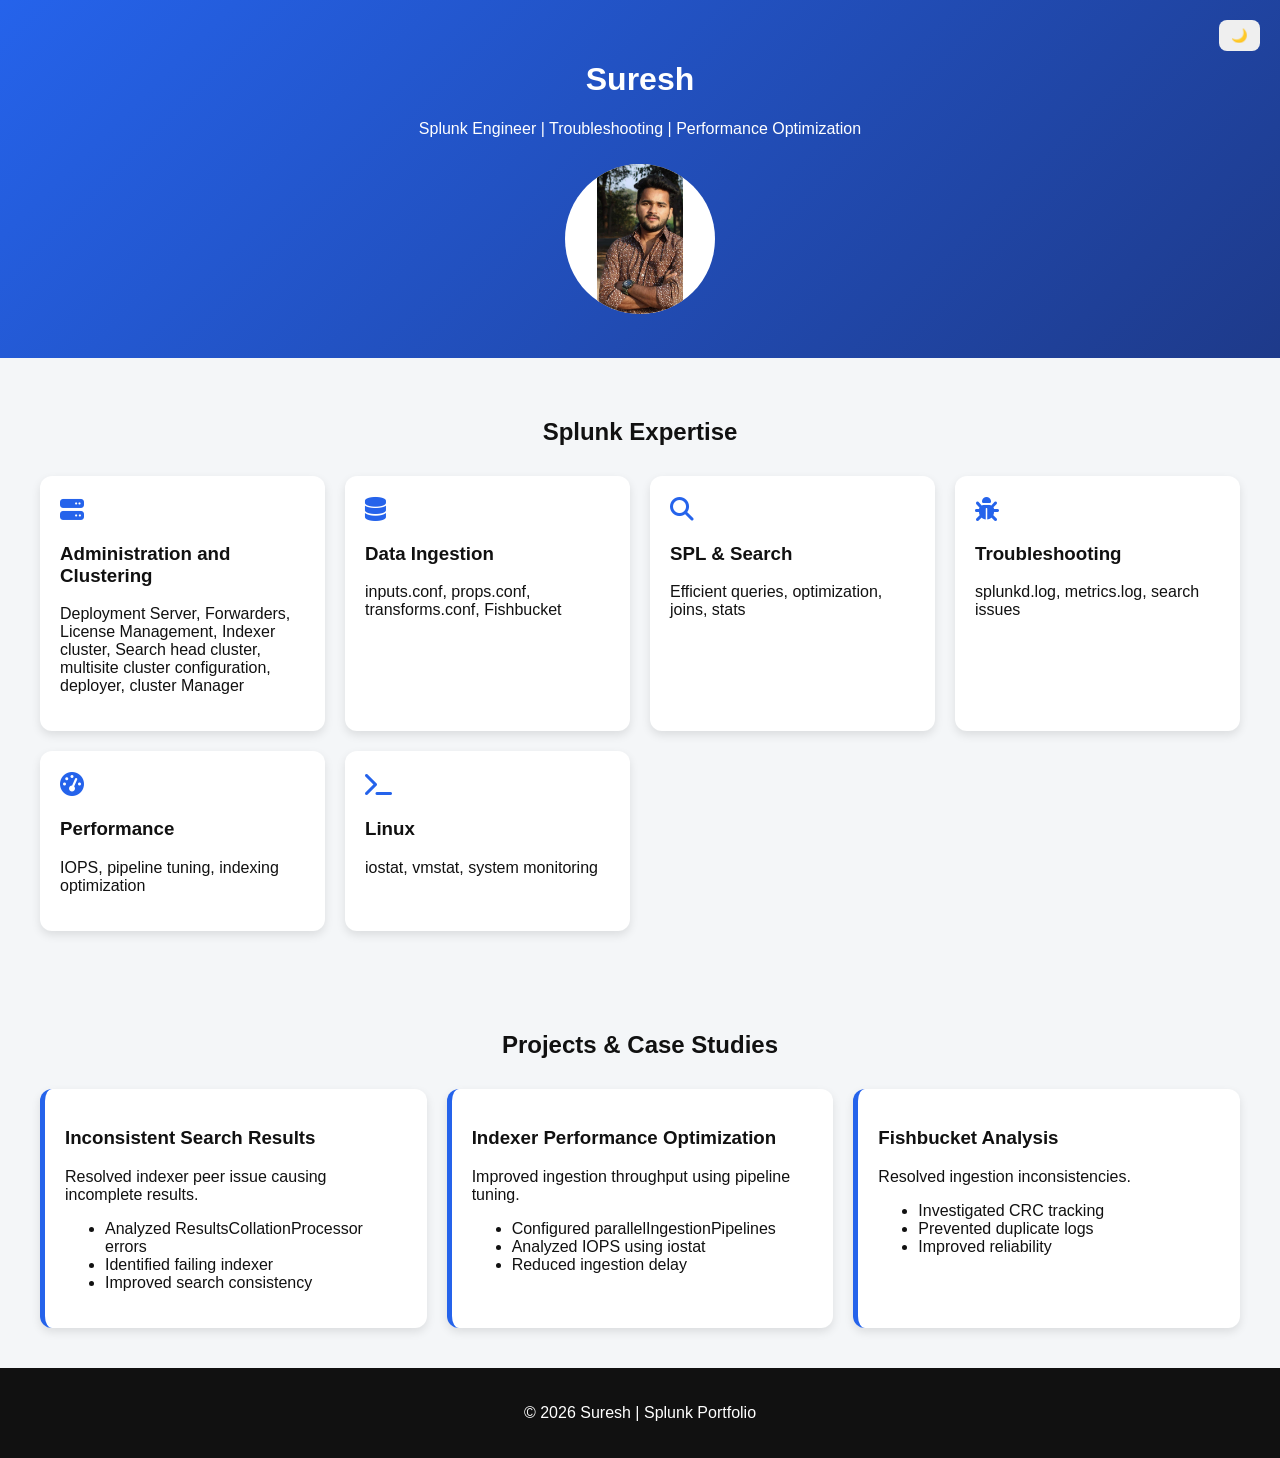
==== index.html @ 11118b79 "Rename portfolio2.html to index.html" ====
<!DOCTYPE html>
<html lang="en">
<head>
<meta charset="UTF-8">
<title>Suresh | Splunk Engineer</title>

<!-- Icons -->
<link rel="stylesheet" href="https://cdnjs.cloudflare.com/ajax/libs/font-awesome/6.5.0/css/all.min.css">

<style>

/* ---------- GLOBAL ---------- */
body {
    font-family: Arial, sans-serif;
    margin: 0;
    transition: 0.3s;
    background: #f4f6f8;
    color: #111;
}

.dark {
    background: #0f172a;
    color: #e5e7eb;
}

h2 {
    text-align: center;
    margin-bottom: 30px;
}

/* ---------- HEADER ---------- */
header {
    text-align: center;
    padding: 40px;
    background: linear-gradient(135deg, #2563eb, #1e3a8a);
    color: white;
}

.profile-pic {
    width: 150px;
    height: 150px;
    border-radius: 50%;
    object-fit: contain;
    background: white;
    margin-top: 10px;
}

/* ---------- BUTTON ---------- */
.toggle-btn {
    position: absolute;
    top: 20px;
    right: 20px;
    padding: 8px 12px;
    cursor: pointer;
    border-radius: 8px;
    border: none;
}

/* ---------- SECTION ---------- */
section {
    padding: 40px;
}

/* ---------- GRID ---------- */
.grid {
    display: grid;
    grid-template-columns: repeat(auto-fit, minmax(280px, 1fr));
    gap: 20px;
}

/* ---------- CARD ---------- */
.card {
    background: white;
    padding: 20px;
    border-radius: 12px;
    transition: 0.3s;
    box-shadow: 0 4px 10px rgba(0,0,0,0.1);
}

.dark .card {
    background: #1e293b;
}

.card:hover {
    transform: translateY(-8px);
    box-shadow: 0 8px 20px rgba(0,0,0,0.2);
}

/* ---------- ICON ---------- */
.icon {
    font-size: 24px;
    color: #2563eb;
    margin-bottom: 10px;
}

/* ---------- ANIMATION ---------- */
.fade-in {
    opacity: 0;
    transform: translateY(20px);
    animation: fadeIn 0.8s forwards;
}

@keyframes fadeIn {
    to {
        opacity: 1;
        transform: translateY(0);
    }
}

/* ---------- PROJECT ---------- */
.project {
    border-left: 5px solid #2563eb;
}

/* ---------- FOOTER ---------- */
footer {
    text-align: center;
    padding: 20px;
    background: #111;
    color: white;
}

</style>
</head>

<body>

<button class="toggle-btn" onclick="toggleMode()">🌙</button>

<header>
    <h1>Suresh</h1>
    <p>Splunk Engineer | Troubleshooting | Performance Optimization</p>
    <img src="profile.jpg" class="profile-pic">
</header>

<!-- 🔹 SKILLS -->
<section>
    <h2>Splunk Expertise</h2>

    <div class="grid">

        <div class="card fade-in">
            <div class="icon"><i class="fas fa-server"></i></div>
            <h3>Administration and Clustering</h3>
            <p>Deployment Server, Forwarders, License Management, Indexer cluster, Search head cluster, multisite cluster configuration, deployer, cluster Manager</p>
        </div>

        <div class="card fade-in">
            <div class="icon"><i class="fas fa-database"></i></div>
            <h3>Data Ingestion</h3>
            <p>inputs.conf, props.conf, transforms.conf, Fishbucket</p>
        </div>

        <div class="card fade-in">
            <div class="icon"><i class="fas fa-search"></i></div>
            <h3>SPL & Search</h3>
            <p>Efficient queries, optimization, joins, stats</p>
        </div>

        <div class="card fade-in">
            <div class="icon"><i class="fas fa-bug"></i></div>
            <h3>Troubleshooting</h3>
            <p>splunkd.log, metrics.log, search issues</p>
        </div>

        <div class="card fade-in">
            <div class="icon"><i class="fas fa-tachometer-alt"></i></div>
            <h3>Performance</h3>
            <p>IOPS, pipeline tuning, indexing optimization</p>
        </div>

        <div class="card fade-in">
            <div class="icon"><i class="fas fa-terminal"></i></div>
            <h3>Linux</h3>
            <p>iostat, vmstat, system monitoring</p>
        </div>

    </div>
</section>

<!-- 🔹 PROJECTS -->
<section>
    <h2>Projects & Case Studies</h2>

    <div class="grid">

        <div class="card project fade-in">
            <h3>Inconsistent Search Results</h3>
            <p>Resolved indexer peer issue causing incomplete results.</p>
            <ul>
                <li>Analyzed ResultsCollationProcessor errors</li>
                <li>Identified failing indexer</li>
                <li>Improved search consistency</li>
            </ul>
        </div>

        <div class="card project fade-in">
            <h3>Indexer Performance Optimization</h3>
            <p>Improved ingestion throughput using pipeline tuning.</p>
            <ul>
                <li>Configured parallelIngestionPipelines</li>
                <li>Analyzed IOPS using iostat</li>
                <li>Reduced ingestion delay</li>
            </ul>
        </div>

        <div class="card project fade-in">
            <h3>Fishbucket Analysis</h3>
            <p>Resolved ingestion inconsistencies.</p>
            <ul>
                <li>Investigated CRC tracking</li>
                <li>Prevented duplicate logs</li>
                <li>Improved reliability</li>
            </ul>
        </div>

    </div>
</section>

<footer>
    <p>© 2026 Suresh | Splunk Portfolio</p>
</footer>

<script>
function toggleMode() {
    document.body.classList.toggle("dark");
}
</script>

</body>
</html>
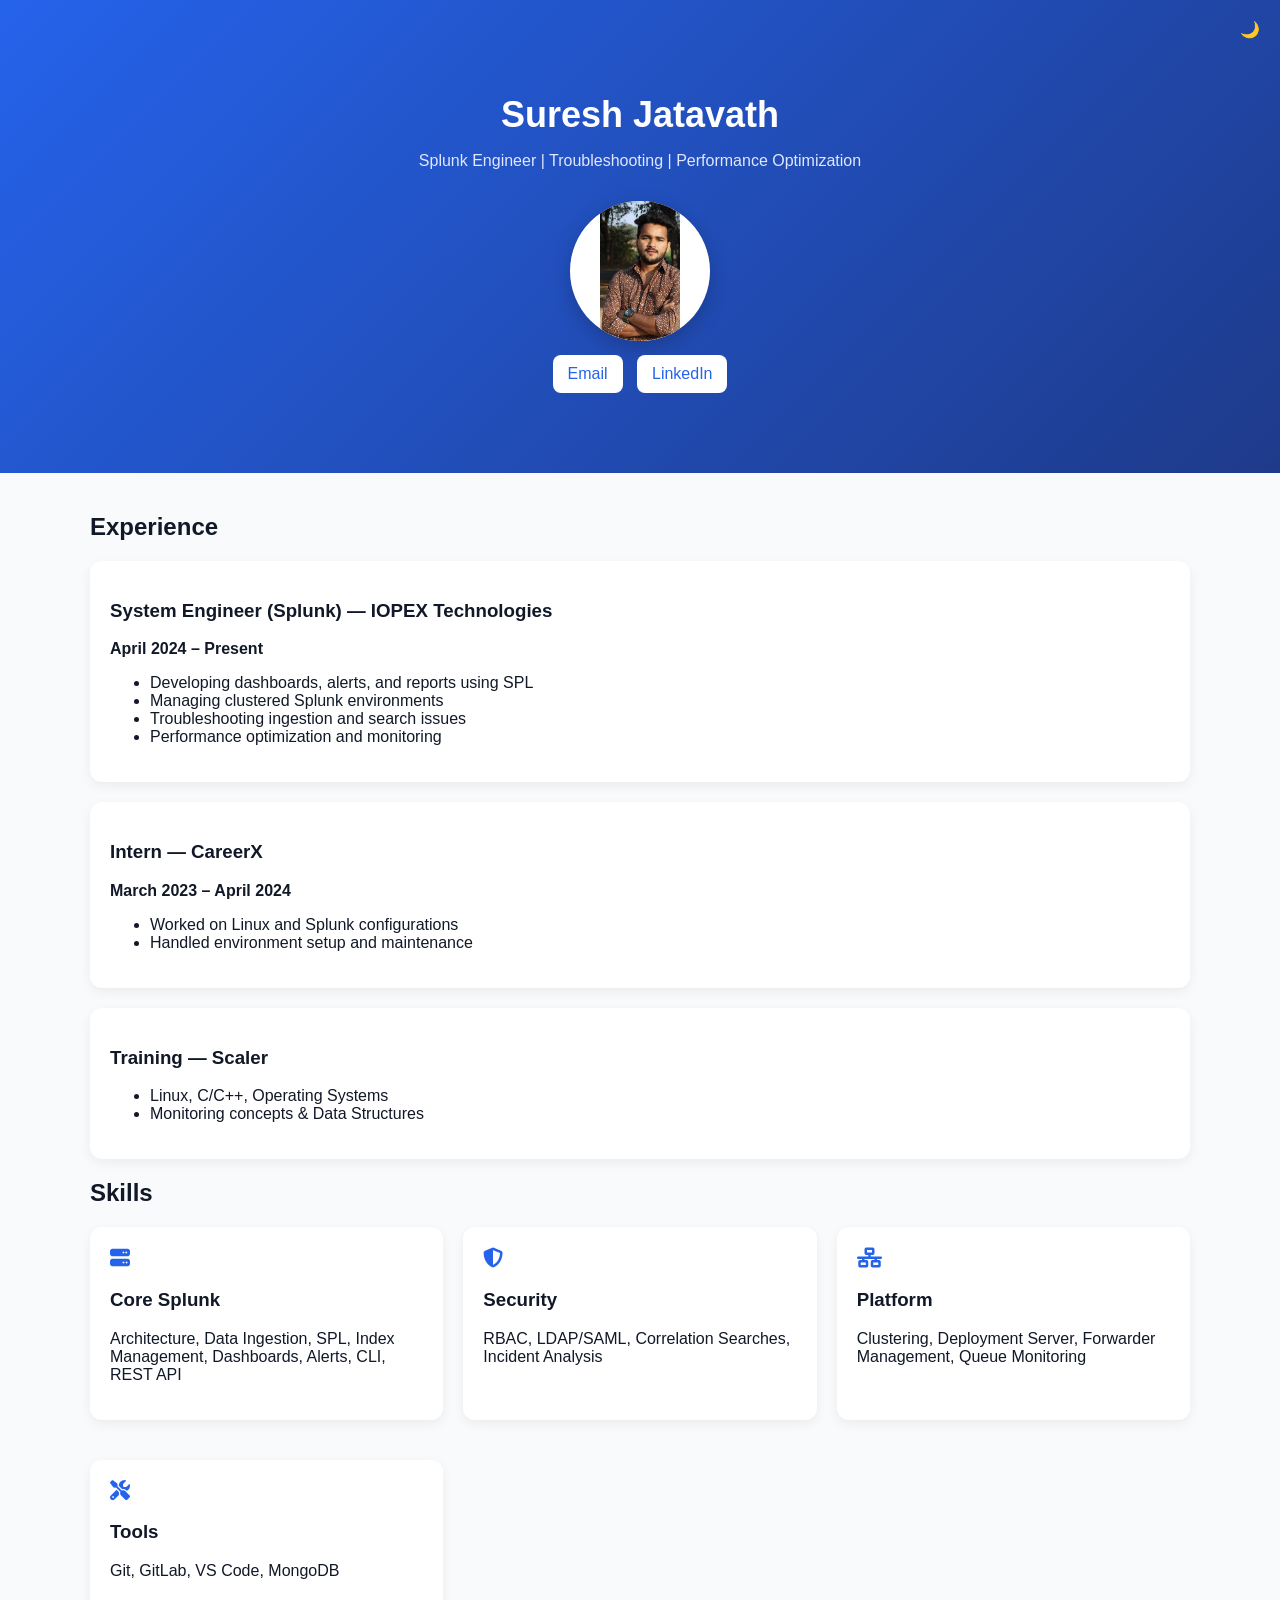
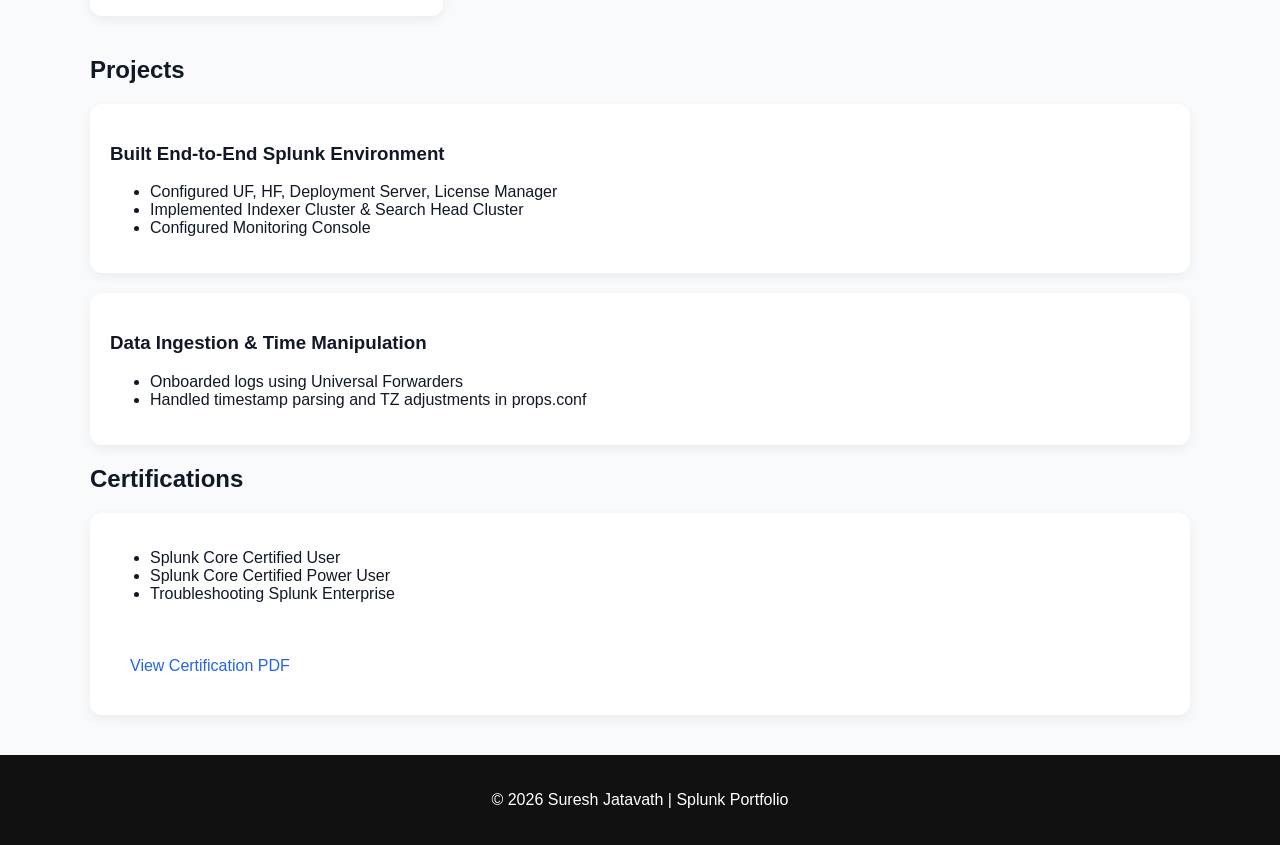
==== commit 232c7437: "Create index.html" ====
--- a/index.html
+++ b/index.html
@@ -1,231 +1,290 @@
-<!DOCTYPE html>
-<html lang="en">
-<head>
-<meta charset="UTF-8">
-<title>Suresh | Splunk Engineer</title>
-
-<!-- Icons -->
-<link rel="stylesheet" href="https://cdnjs.cloudflare.com/ajax/libs/font-awesome/6.5.0/css/all.min.css">
-
-<style>
-
-/* ---------- GLOBAL ---------- */
-body {
-    font-family: Arial, sans-serif;
-    margin: 0;
-    transition: 0.3s;
-    background: #f4f6f8;
-    color: #111;
-}
-
-.dark {
-    background: #0f172a;
-    color: #e5e7eb;
-}
-
-h2 {
-    text-align: center;
-    margin-bottom: 30px;
-}
-
-/* ---------- HEADER ---------- */
-header {
-    text-align: center;
-    padding: 40px;
-    background: linear-gradient(135deg, #2563eb, #1e3a8a);
-    color: white;
-}
-
-.profile-pic {
-    width: 150px;
-    height: 150px;
-    border-radius: 50%;
-    object-fit: contain;
-    background: white;
-    margin-top: 10px;
-}
-
-/* ---------- BUTTON ---------- */
-.toggle-btn {
-    position: absolute;
-    top: 20px;
-    right: 20px;
-    padding: 8px 12px;
-    cursor: pointer;
-    border-radius: 8px;
-    border: none;
-}
-
-/* ---------- SECTION ---------- */
-section {
-    padding: 40px;
-}
-
-/* ---------- GRID ---------- */
-.grid {
-    display: grid;
-    grid-template-columns: repeat(auto-fit, minmax(280px, 1fr));
-    gap: 20px;
-}
-
-/* ---------- CARD ---------- */
-.card {
-    background: white;
-    padding: 20px;
-    border-radius: 12px;
-    transition: 0.3s;
-    box-shadow: 0 4px 10px rgba(0,0,0,0.1);
-}
-
-.dark .card {
-    background: #1e293b;
-}
-
-.card:hover {
-    transform: translateY(-8px);
-    box-shadow: 0 8px 20px rgba(0,0,0,0.2);
-}
-
-/* ---------- ICON ---------- */
-.icon {
-    font-size: 24px;
-    color: #2563eb;
-    margin-bottom: 10px;
-}
-
-/* ---------- ANIMATION ---------- */
-.fade-in {
-    opacity: 0;
-    transform: translateY(20px);
-    animation: fadeIn 0.8s forwards;
-}
-
-@keyframes fadeIn {
-    to {
-        opacity: 1;
-        transform: translateY(0);
-    }
-}
-
-/* ---------- PROJECT ---------- */
-.project {
-    border-left: 5px solid #2563eb;
-}
-
-/* ---------- FOOTER ---------- */
-footer {
-    text-align: center;
-    padding: 20px;
-    background: #111;
-    color: white;
-}
-
-</style>
-</head>
-
-<body>
-
-<button class="toggle-btn" onclick="toggleMode()">🌙</button>
-
-<header>
-    <h1>Suresh</h1>
-    <p>Splunk Engineer | Troubleshooting | Performance Optimization</p>
-    <img src="profile.jpg" class="profile-pic">
-</header>
-
-<!-- 🔹 SKILLS -->
-<section>
-    <h2>Splunk Expertise</h2>
-
-    <div class="grid">
-
-        <div class="card fade-in">
-            <div class="icon"><i class="fas fa-server"></i></div>
-            <h3>Administration and Clustering</h3>
-            <p>Deployment Server, Forwarders, License Management, Indexer cluster, Search head cluster, multisite cluster configuration, deployer, cluster Manager</p>
-        </div>
-
-        <div class="card fade-in">
-            <div class="icon"><i class="fas fa-database"></i></div>
-            <h3>Data Ingestion</h3>
-            <p>inputs.conf, props.conf, transforms.conf, Fishbucket</p>
-        </div>
-
-        <div class="card fade-in">
-            <div class="icon"><i class="fas fa-search"></i></div>
-            <h3>SPL & Search</h3>
-            <p>Efficient queries, optimization, joins, stats</p>
-        </div>
-
-        <div class="card fade-in">
-            <div class="icon"><i class="fas fa-bug"></i></div>
-            <h3>Troubleshooting</h3>
-            <p>splunkd.log, metrics.log, search issues</p>
-        </div>
-
-        <div class="card fade-in">
-            <div class="icon"><i class="fas fa-tachometer-alt"></i></div>
-            <h3>Performance</h3>
-            <p>IOPS, pipeline tuning, indexing optimization</p>
-        </div>
-
-        <div class="card fade-in">
-            <div class="icon"><i class="fas fa-terminal"></i></div>
-            <h3>Linux</h3>
-            <p>iostat, vmstat, system monitoring</p>
-        </div>
-
-    </div>
-</section>
-
-<!-- 🔹 PROJECTS -->
-<section>
-    <h2>Projects & Case Studies</h2>
-
-    <div class="grid">
-
-        <div class="card project fade-in">
-            <h3>Inconsistent Search Results</h3>
-            <p>Resolved indexer peer issue causing incomplete results.</p>
-            <ul>
-                <li>Analyzed ResultsCollationProcessor errors</li>
-                <li>Identified failing indexer</li>
-                <li>Improved search consistency</li>
-            </ul>
-        </div>
-
-        <div class="card project fade-in">
-            <h3>Indexer Performance Optimization</h3>
-            <p>Improved ingestion throughput using pipeline tuning.</p>
-            <ul>
-                <li>Configured parallelIngestionPipelines</li>
-                <li>Analyzed IOPS using iostat</li>
-                <li>Reduced ingestion delay</li>
-            </ul>
-        </div>
-
-        <div class="card project fade-in">
-            <h3>Fishbucket Analysis</h3>
-            <p>Resolved ingestion inconsistencies.</p>
-            <ul>
-                <li>Investigated CRC tracking</li>
-                <li>Prevented duplicate logs</li>
-                <li>Improved reliability</li>
-            </ul>
-        </div>
-
-    </div>
-</section>
-
-<footer>
-    <p>© 2026 Suresh | Splunk Portfolio</p>
-</footer>
-
-<script>
-function toggleMode() {
-    document.body.classList.toggle("dark");
-}
-</script>
-
-</body>
-</html>
+<!DOCTYPE html>
+<html lang="en">
+<head>
+<meta charset="UTF-8">
+<meta name="viewport" content="width=device-width, initial-scale=1.0">
+<title>Suresh Jatavath | Splunk Engineer</title>
+
+<link rel="stylesheet" href="https://cdnjs.cloudflare.com/ajax/libs/font-awesome/6.5.0/css/all.min.css">
+
+<style>
+
+/* ---------- GLOBAL ---------- */
+body {
+    margin: 0;
+    font-family: 'Segoe UI', sans-serif;
+    background: #f8fafc;
+    color: #111827;
+    transition: 0.3s;
+}
+
+.dark {
+    background: #0f172a;
+    color: #e5e7eb;
+}
+
+.container {
+    max-width: 1100px;
+    margin: auto;
+    padding: 20px;
+}
+
+/* ---------- HEADER ---------- */
+header {
+    text-align: center;
+    padding: 60px 20px;
+}
+
+header h1 {
+    font-size: 36px;
+    margin-bottom: 10px;
+}
+
+header p {
+    color: #6b7280;
+}
+
+.profile-pic {
+    width: 140px;
+    height: 140px;
+    border-radius: 50%;
+    object-fit: contain;
+    background: white;
+    margin-top: 0px;
+}
+
+/* ---------- BUTTON ---------- */
+.btn {
+    display: inline-block;
+    margin: 10px 5px;
+    padding: 10px 15px;
+    border-radius: 8px;
+    text-decoration: none;
+    color: white;
+    background: #2563eb;
+}
+
+.toggle {
+    position: fixed;
+    top: 20px;
+    right: 20px;
+    cursor: pointer;
+}
+
+/* ---------- CARD ---------- */
+.card {
+    background: white;
+    padding: 20px;
+    border-radius: 12px;
+    margin-bottom: 20px;
+    box-shadow: 0 4px 12px rgba(0,0,0,0.06);
+    transition: 0.3s;
+}
+
+.dark .card {
+    background: #1e293b;
+}
+
+.card:hover {
+    transform: translateY(-5px);
+}
+
+/* ---------- GRID ---------- */
+.grid {
+    display: grid;
+    grid-template-columns: repeat(auto-fit, minmax(280px, 1fr));
+    gap: 20px;
+}
+
+/* ---------- ICON ---------- */
+.icon {
+    font-size: 20px;
+    color: #2563eb;
+    margin-bottom: 10px;
+}
+
+/* ---------- FOOTER ---------- */
+footer {
+    text-align: center;
+    padding: 20px;
+    background: #111;
+    color: white;
+}
+
+/* ---------- HERO SECTION ---------- */
+.hero {
+    text-align: center;
+    padding: 70px 20px;
+    background: linear-gradient(135deg, #2563eb, #1e3a8a);
+    color: white;
+}
+
+.hero h1 {
+    font-size: 36px;
+    margin-bottom: 10px;
+}
+
+.hero p {
+    color: #e0e7ff;
+}
+
+/* Profile image styling (better contrast on blue) */
+.profile-pic {
+    width: 140px;
+    height: 140px;
+    border-radius: 50%;
+    object-fit: contain;
+    background: white;
+    padding: 0px;
+    margin-top: 15px;
+    border: 0px solid white;
+}
+
+/* Buttons look better on blue */
+.btn {
+    display: inline-block;
+    margin: 10px 5px;
+    padding: 10px 15px;
+    border-radius: 8px;
+    text-decoration: none;
+    color: #2563eb;
+    background: white;
+    font-weight: 500;
+}
+.profile-pic {
+    box-shadow: 0 6px 20px rgba(0,0,0,0.2);
+}
+</style>
+</head>
+
+<body>
+
+<div class="toggle" onclick="toggleMode()">🌙</div>
+
+<header class="hero">
+    <h1>Suresh Jatavath</h1>
+    <p>Splunk Engineer | Troubleshooting | Performance Optimization</p>
+
+    <img src="profile.jpg" class="profile-pic">
+
+    <div>
+        <a href="mailto:sureshjatavath63@gmail.com" class="btn">Email</a>
+        <a href="https://www.linkedin.com/in/suresh-jatavath-aa7761255/" target="_blank" class="btn">LinkedIn</a>
+    </div>
+</header>
+
+<div class="container">
+
+<!-- EXPERIENCE -->
+<h2>Experience</h2>
+
+<div class="card">
+    <h3>System Engineer (Splunk) — IOPEX Technologies</h3>
+    <p><strong>April 2024 – Present</strong></p>
+    <ul>
+        <li>Developing dashboards, alerts, and reports using SPL</li>
+        <li>Managing clustered Splunk environments</li>
+        <li>Troubleshooting ingestion and search issues</li>
+        <li>Performance optimization and monitoring</li>
+    </ul>
+</div>
+
+<div class="card">
+    <h3>Intern — CareerX</h3>
+    <p><strong>March 2023 – April 2024</strong></p>
+    <ul>
+        <li>Worked on Linux and Splunk configurations</li>
+        <li>Handled environment setup and maintenance</li>
+    </ul>
+</div>
+
+<div class="card">
+    <h3>Training — Scaler</h3>
+    <ul>
+        <li>Linux, C/C++, Operating Systems</li>
+        <li>Monitoring concepts & Data Structures</li>
+    </ul>
+</div>
+
+<!-- SKILLS -->
+<h2>Skills</h2>
+
+<div class="grid">
+
+<div class="card">
+<div class="icon"><i class="fas fa-server"></i></div>
+<h3>Core Splunk</h3>
+<p>Architecture, Data Ingestion, SPL, Index Management, Dashboards, Alerts, CLI, REST API</p>
+</div>
+
+<div class="card">
+<div class="icon"><i class="fas fa-shield-alt"></i></div>
+<h3>Security</h3>
+<p>RBAC, LDAP/SAML, Correlation Searches, Incident Analysis</p>
+</div>
+
+<div class="card">
+<div class="icon"><i class="fas fa-network-wired"></i></div>
+<h3>Platform</h3>
+<p>Clustering, Deployment Server, Forwarder Management, Queue Monitoring</p>
+</div>
+
+<div class="card">
+<div class="icon"><i class="fas fa-tools"></i></div>
+<h3>Tools</h3>
+<p>Git, GitLab, VS Code, MongoDB</p>
+</div>
+
+</div>
+
+<!-- PROJECTS -->
+<h2>Projects</h2>
+
+<div class="card">
+<h3>Built End-to-End Splunk Environment</h3>
+<ul>
+<li>Configured UF, HF, Deployment Server, License Manager</li>
+<li>Implemented Indexer Cluster & Search Head Cluster</li>
+<li>Configured Monitoring Console</li>
+</ul>
+</div>
+
+<div class="card">
+<h3>Data Ingestion & Time Manipulation</h3>
+<ul>
+<li>Onboarded logs using Universal Forwarders</li>
+<li>Handled timestamp parsing and TZ adjustments in props.conf</li>
+</ul>
+</div>
+
+<!-- CERTIFICATIONS -->
+<h2>Certifications</h2>
+
+<div class="card">
+<ul>
+<li>Splunk Core Certified User</li>
+<li>Splunk Core Certified Power User</li>
+<li>Troubleshooting Splunk Enterprise</li>
+</ul>
+
+<br>
+<a href="SplunkCoreCertifiedPowerUser_Badge20260331-31-r1w78k.pdf" class="btn" target="_blank">
+    View Certification PDF
+</a>
+
+</div>
+
+</div>
+
+<footer>
+<p>© 2026 Suresh Jatavath | Splunk Portfolio</p>
+</footer>
+
+<script>
+function toggleMode() {
+    document.body.classList.toggle("dark");
+}
+</script>
+
+</body>
+</html>
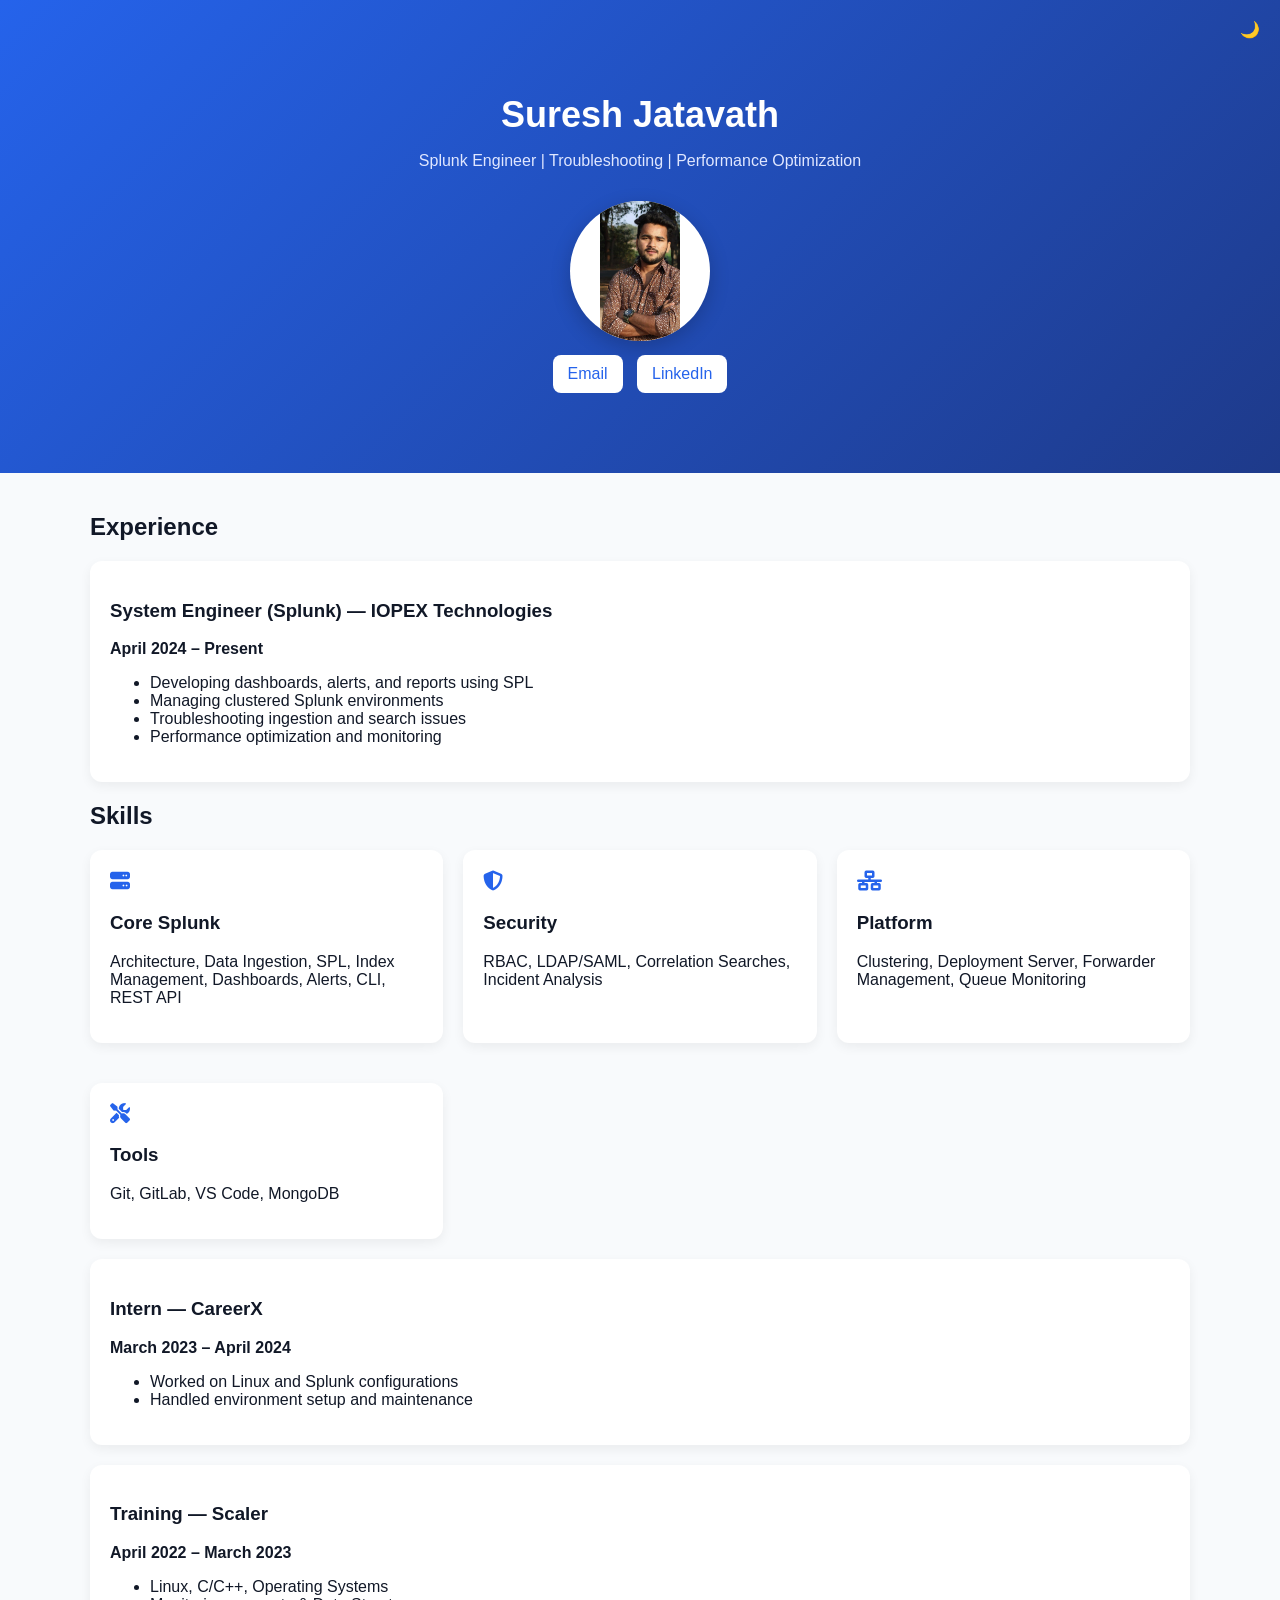
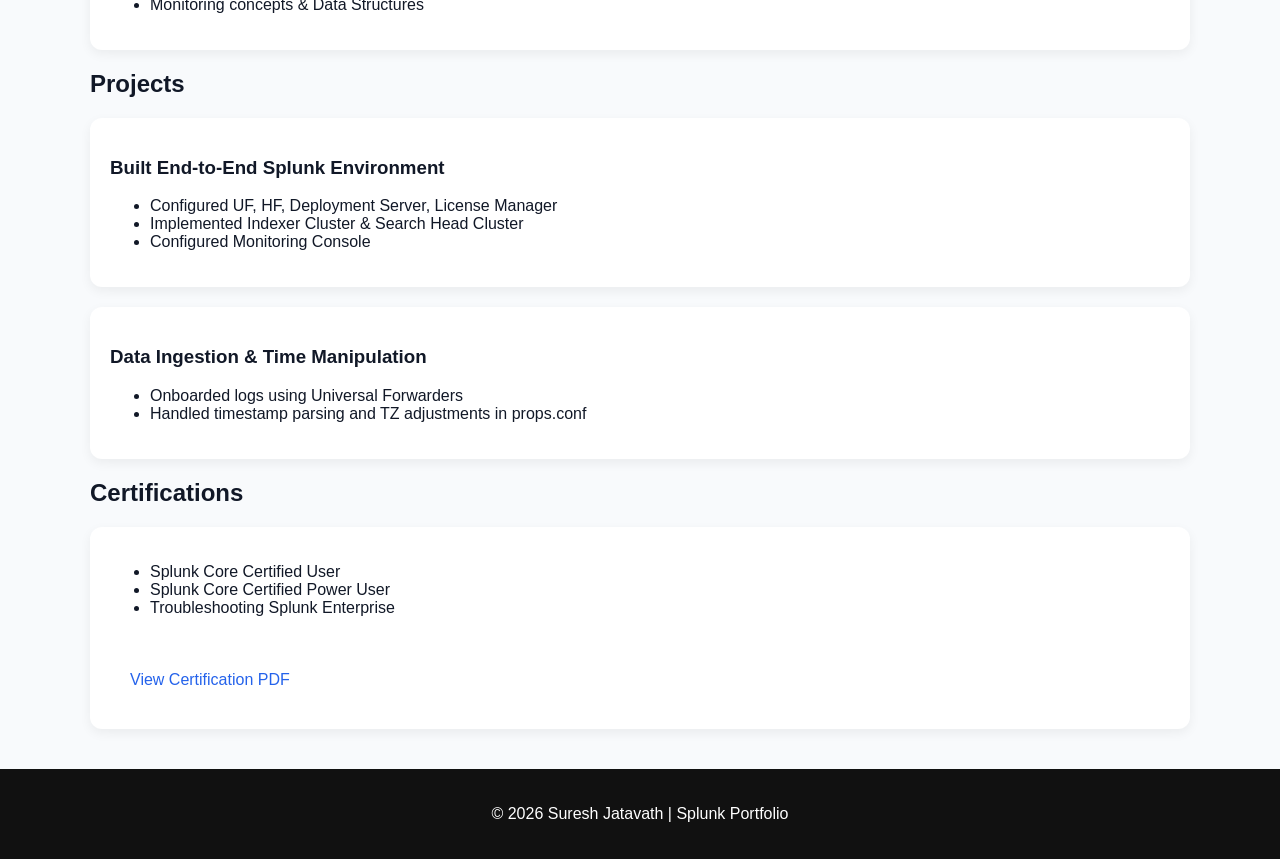
==== commit dac4de48: "Update index.html" ====
--- a/index.html
+++ b/index.html
@@ -188,6 +188,36 @@
         <li>Performance optimization and monitoring</li>
     </ul>
 </div>
+<!-- SKILLS -->
+<h2>Skills</h2>
+
+<div class="grid">
+
+<div class="card">
+<div class="icon"><i class="fas fa-server"></i></div>
+<h3>Core Splunk</h3>
+<p>Architecture, Data Ingestion, SPL, Index Management, Dashboards, Alerts, CLI, REST API</p>
+</div>
+
+<div class="card">
+<div class="icon"><i class="fas fa-shield-alt"></i></div>
+<h3>Security</h3>
+<p>RBAC, LDAP/SAML, Correlation Searches, Incident Analysis</p>
+</div>
+
+<div class="card">
+<div class="icon"><i class="fas fa-network-wired"></i></div>
+<h3>Platform</h3>
+<p>Clustering, Deployment Server, Forwarder Management, Queue Monitoring</p>
+</div>
+
+<div class="card">
+<div class="icon"><i class="fas fa-tools"></i></div>
+<h3>Tools</h3>
+<p>Git, GitLab, VS Code, MongoDB</p>
+</div>
+
+</div>
 
 <div class="card">
     <h3>Intern — CareerX</h3>
@@ -200,42 +230,13 @@
 
 <div class="card">
     <h3>Training — Scaler</h3>
+    <p><strong>April 2022 – March 2023</strong></p>
     <ul>
         <li>Linux, C/C++, Operating Systems</li>
         <li>Monitoring concepts & Data Structures</li>
     </ul>
 </div>
 
-<!-- SKILLS -->
-<h2>Skills</h2>
-
-<div class="grid">
-
-<div class="card">
-<div class="icon"><i class="fas fa-server"></i></div>
-<h3>Core Splunk</h3>
-<p>Architecture, Data Ingestion, SPL, Index Management, Dashboards, Alerts, CLI, REST API</p>
-</div>
-
-<div class="card">
-<div class="icon"><i class="fas fa-shield-alt"></i></div>
-<h3>Security</h3>
-<p>RBAC, LDAP/SAML, Correlation Searches, Incident Analysis</p>
-</div>
-
-<div class="card">
-<div class="icon"><i class="fas fa-network-wired"></i></div>
-<h3>Platform</h3>
-<p>Clustering, Deployment Server, Forwarder Management, Queue Monitoring</p>
-</div>
-
-<div class="card">
-<div class="icon"><i class="fas fa-tools"></i></div>
-<h3>Tools</h3>
-<p>Git, GitLab, VS Code, MongoDB</p>
-</div>
-
-</div>
 
 <!-- PROJECTS -->
 <h2>Projects</h2>
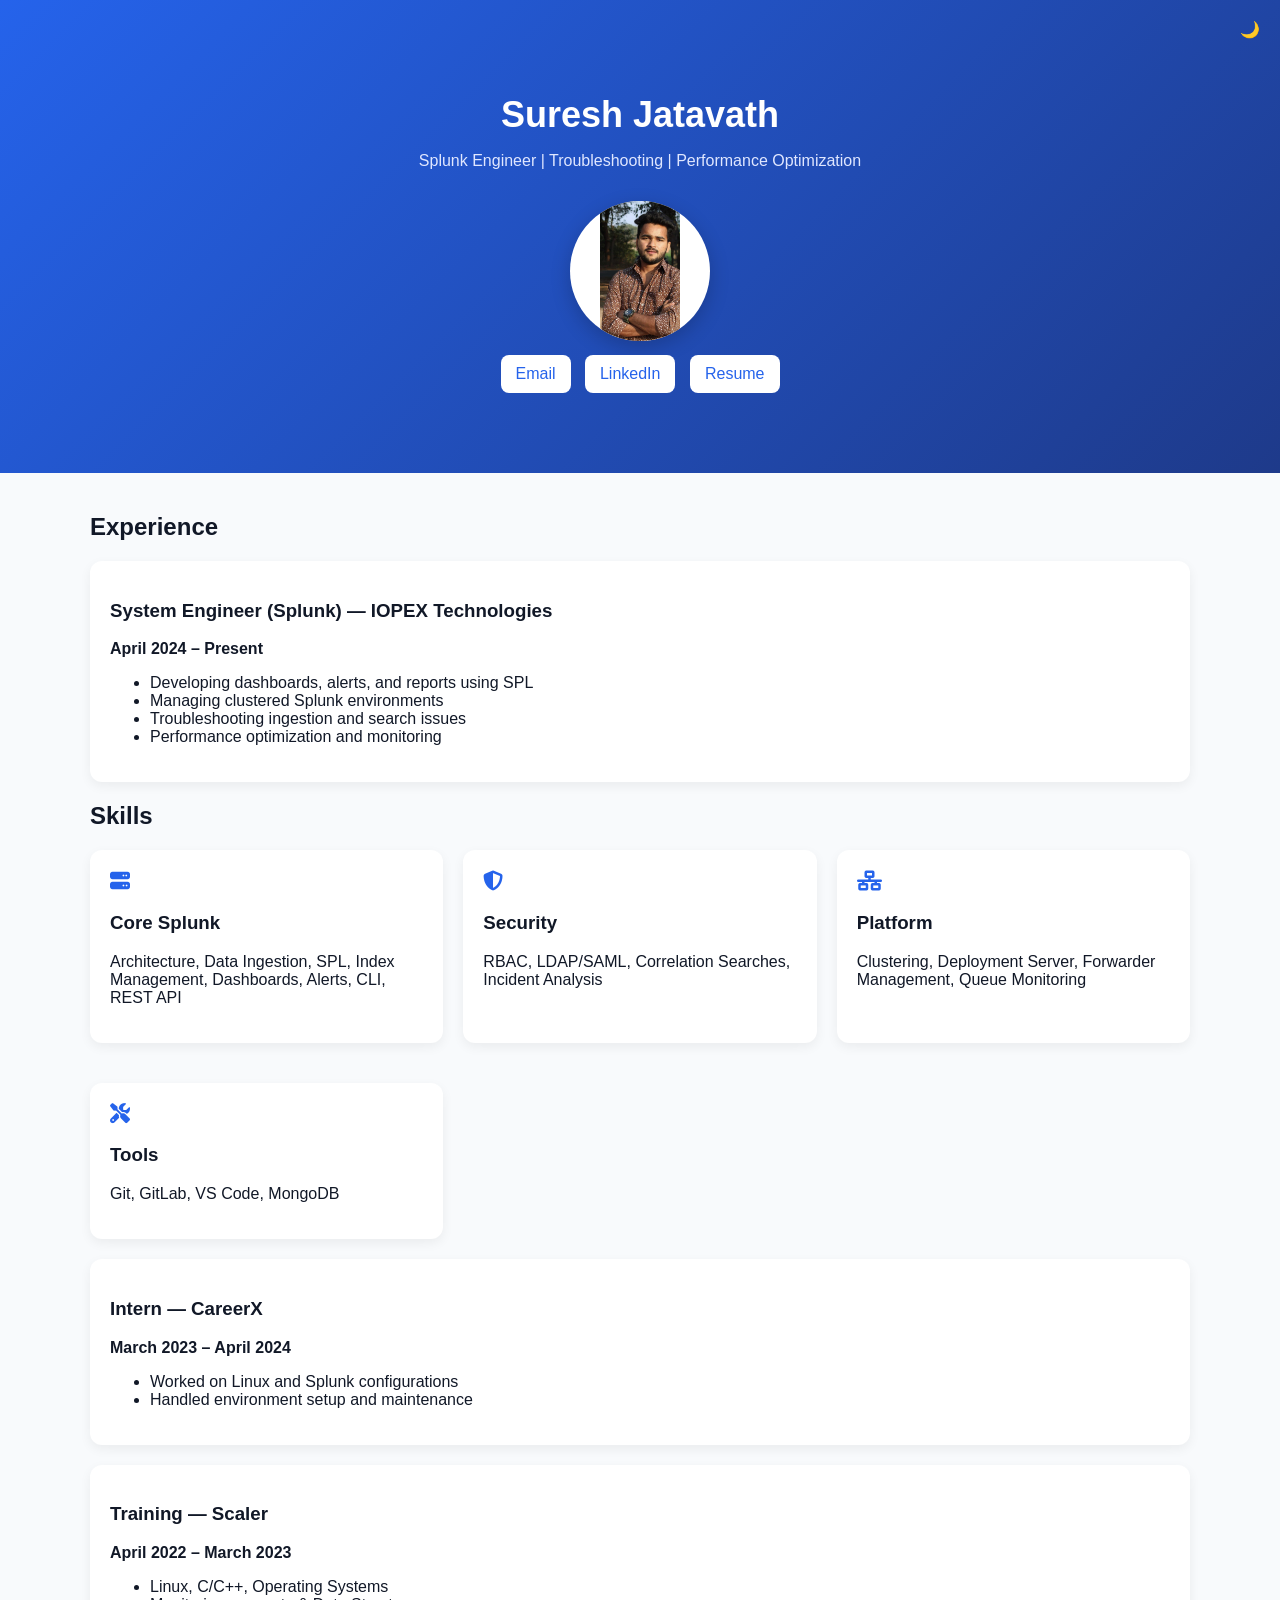
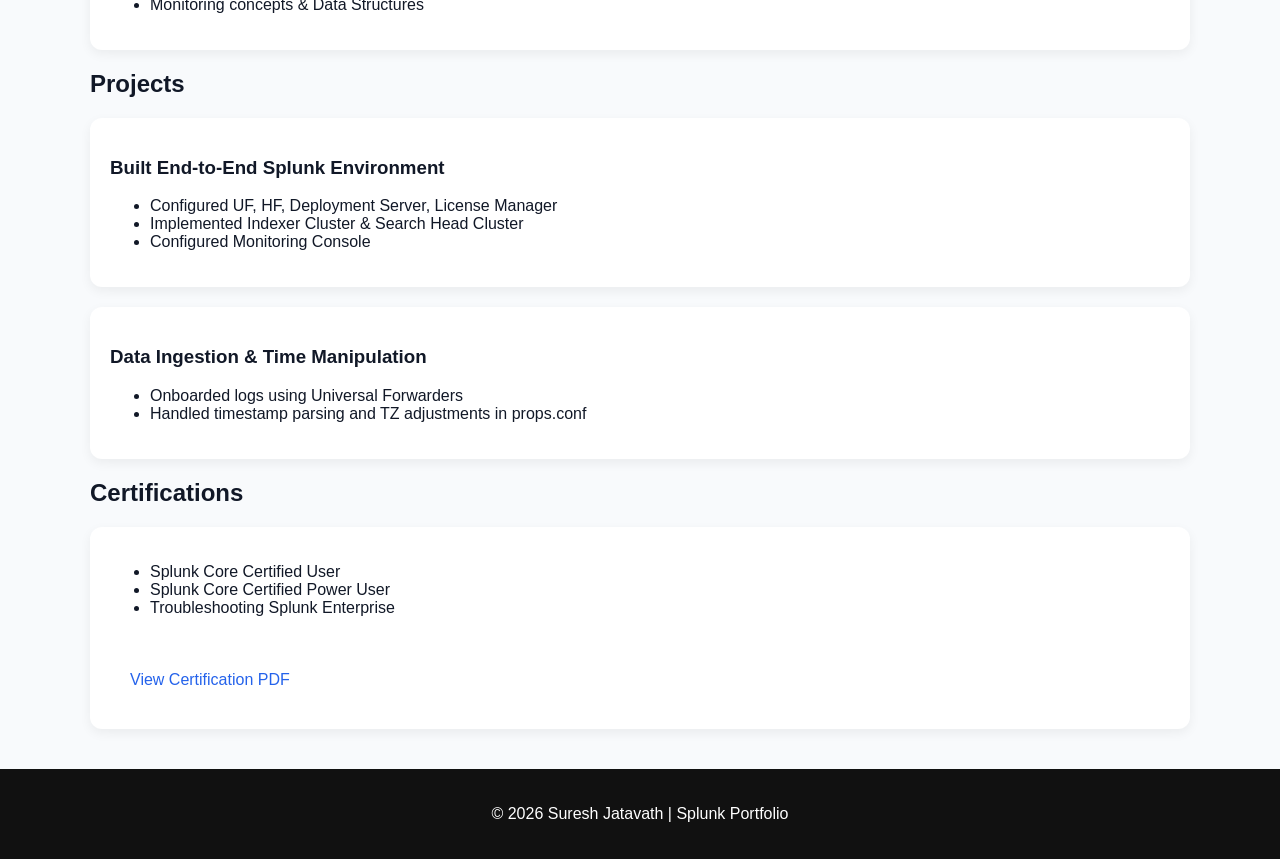
==== commit a0b08983: "Update index.html" ====
--- a/index.html
+++ b/index.html
@@ -170,6 +170,7 @@
     <div>
         <a href="mailto:sureshjatavath63@gmail.com" class="btn">Email</a>
         <a href="https://www.linkedin.com/in/suresh-jatavath-aa7761255/" target="_blank" class="btn">LinkedIn</a>
+        <a href="Suresh_Jatavath_Resume.pdf" class="btn" target="_blank" class="btn">Resume</a>
     </div>
 </header>
 
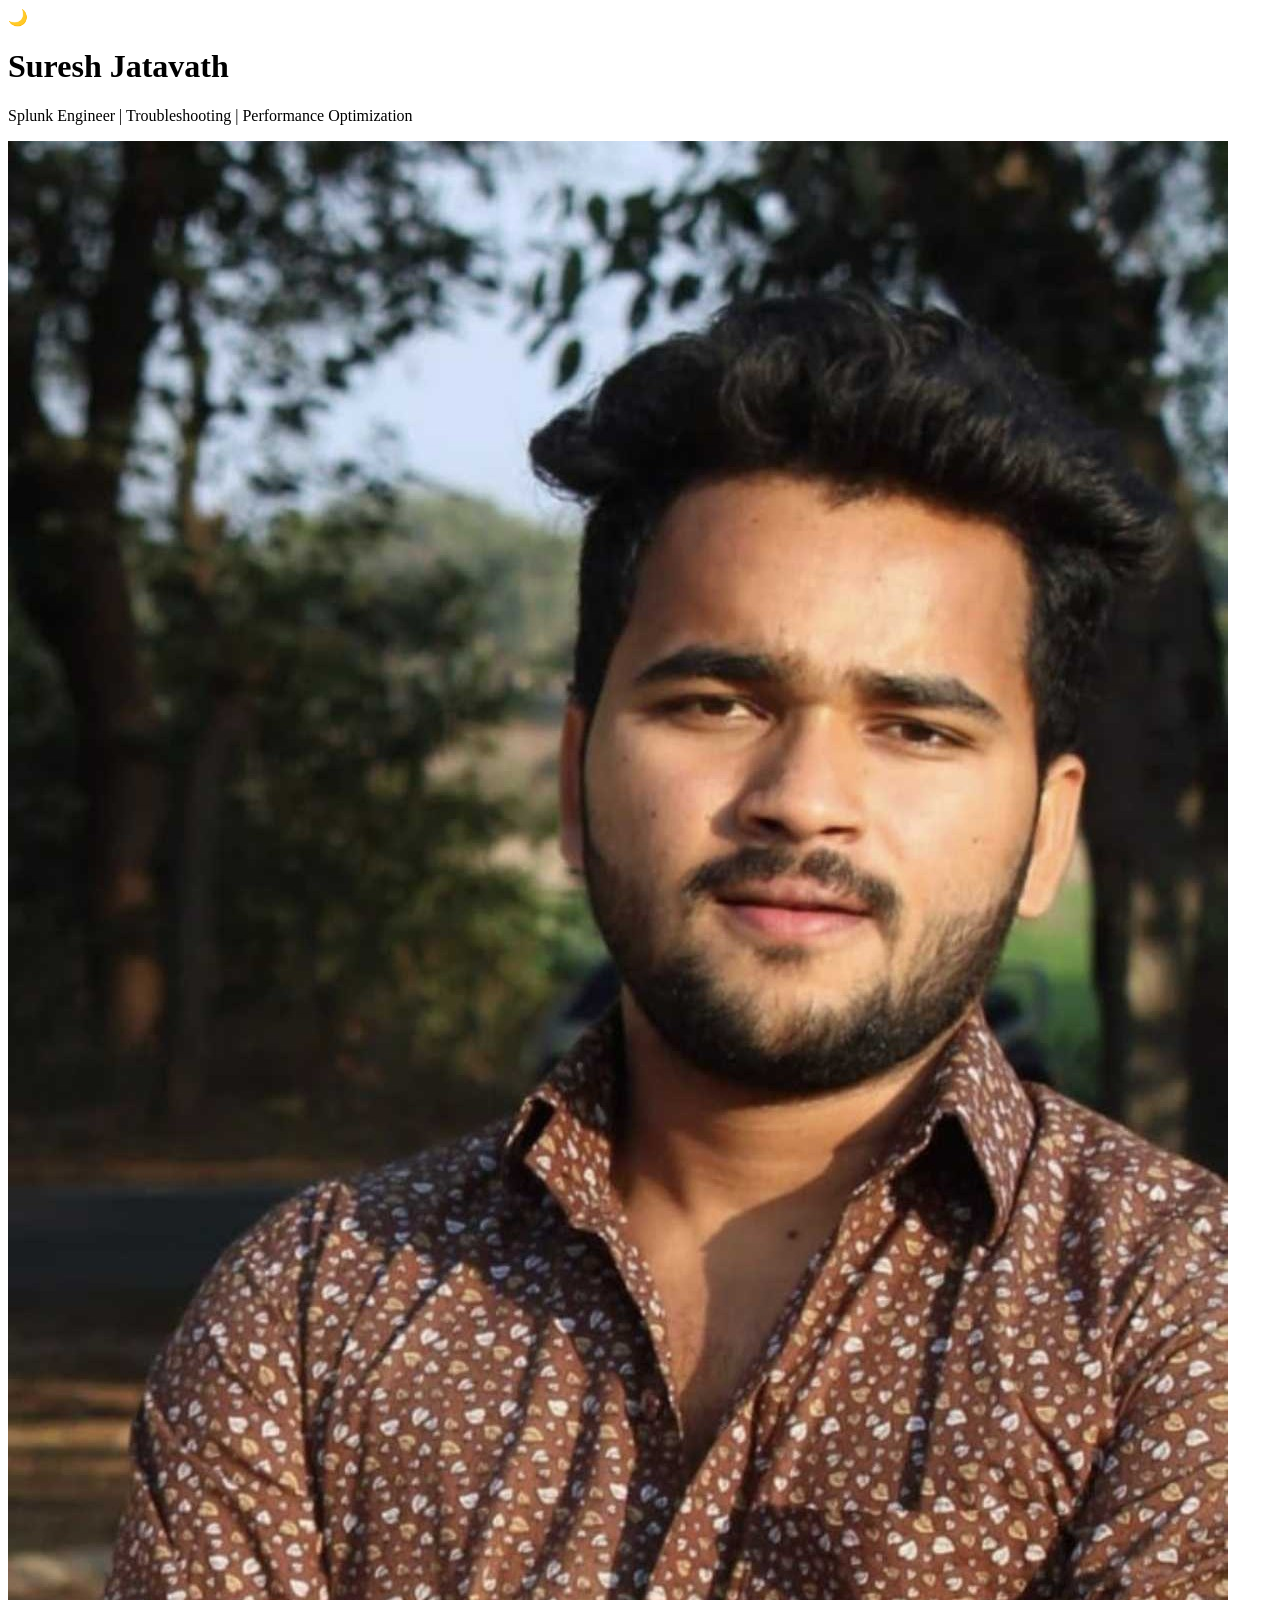
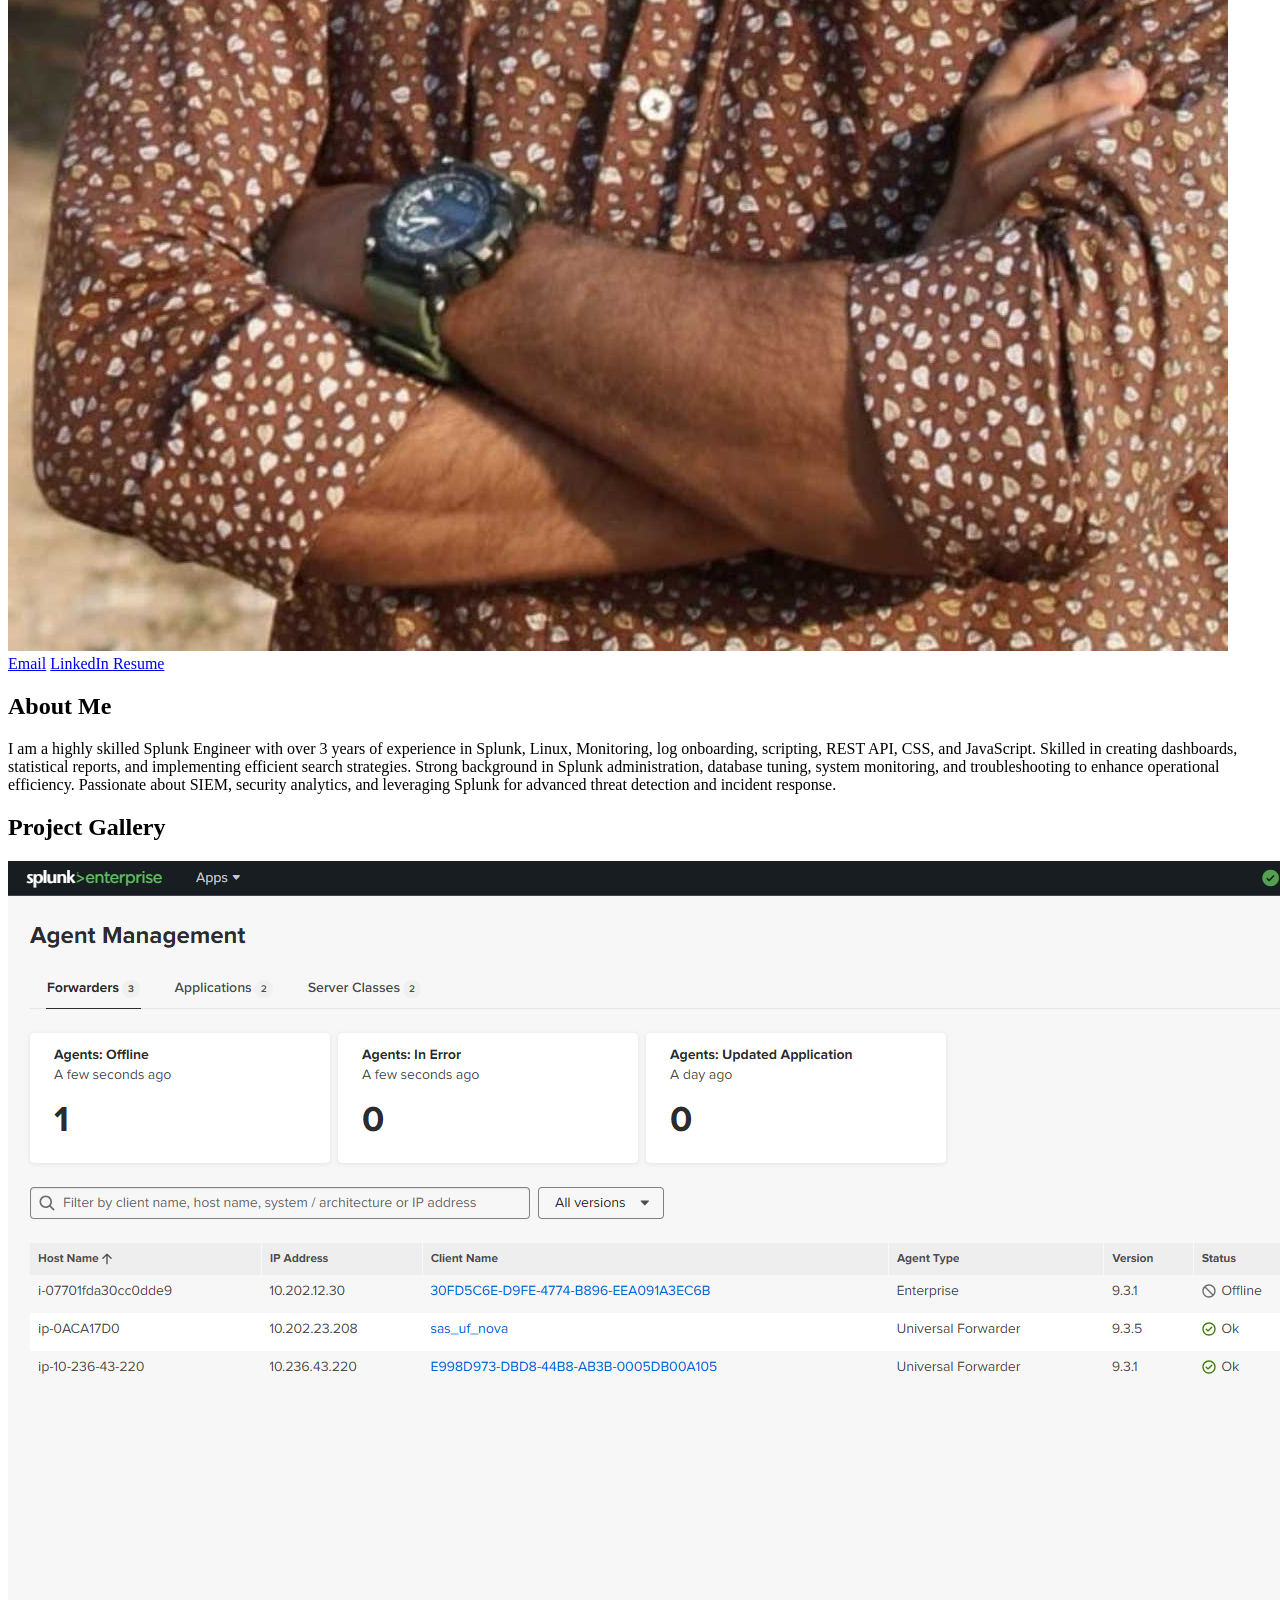
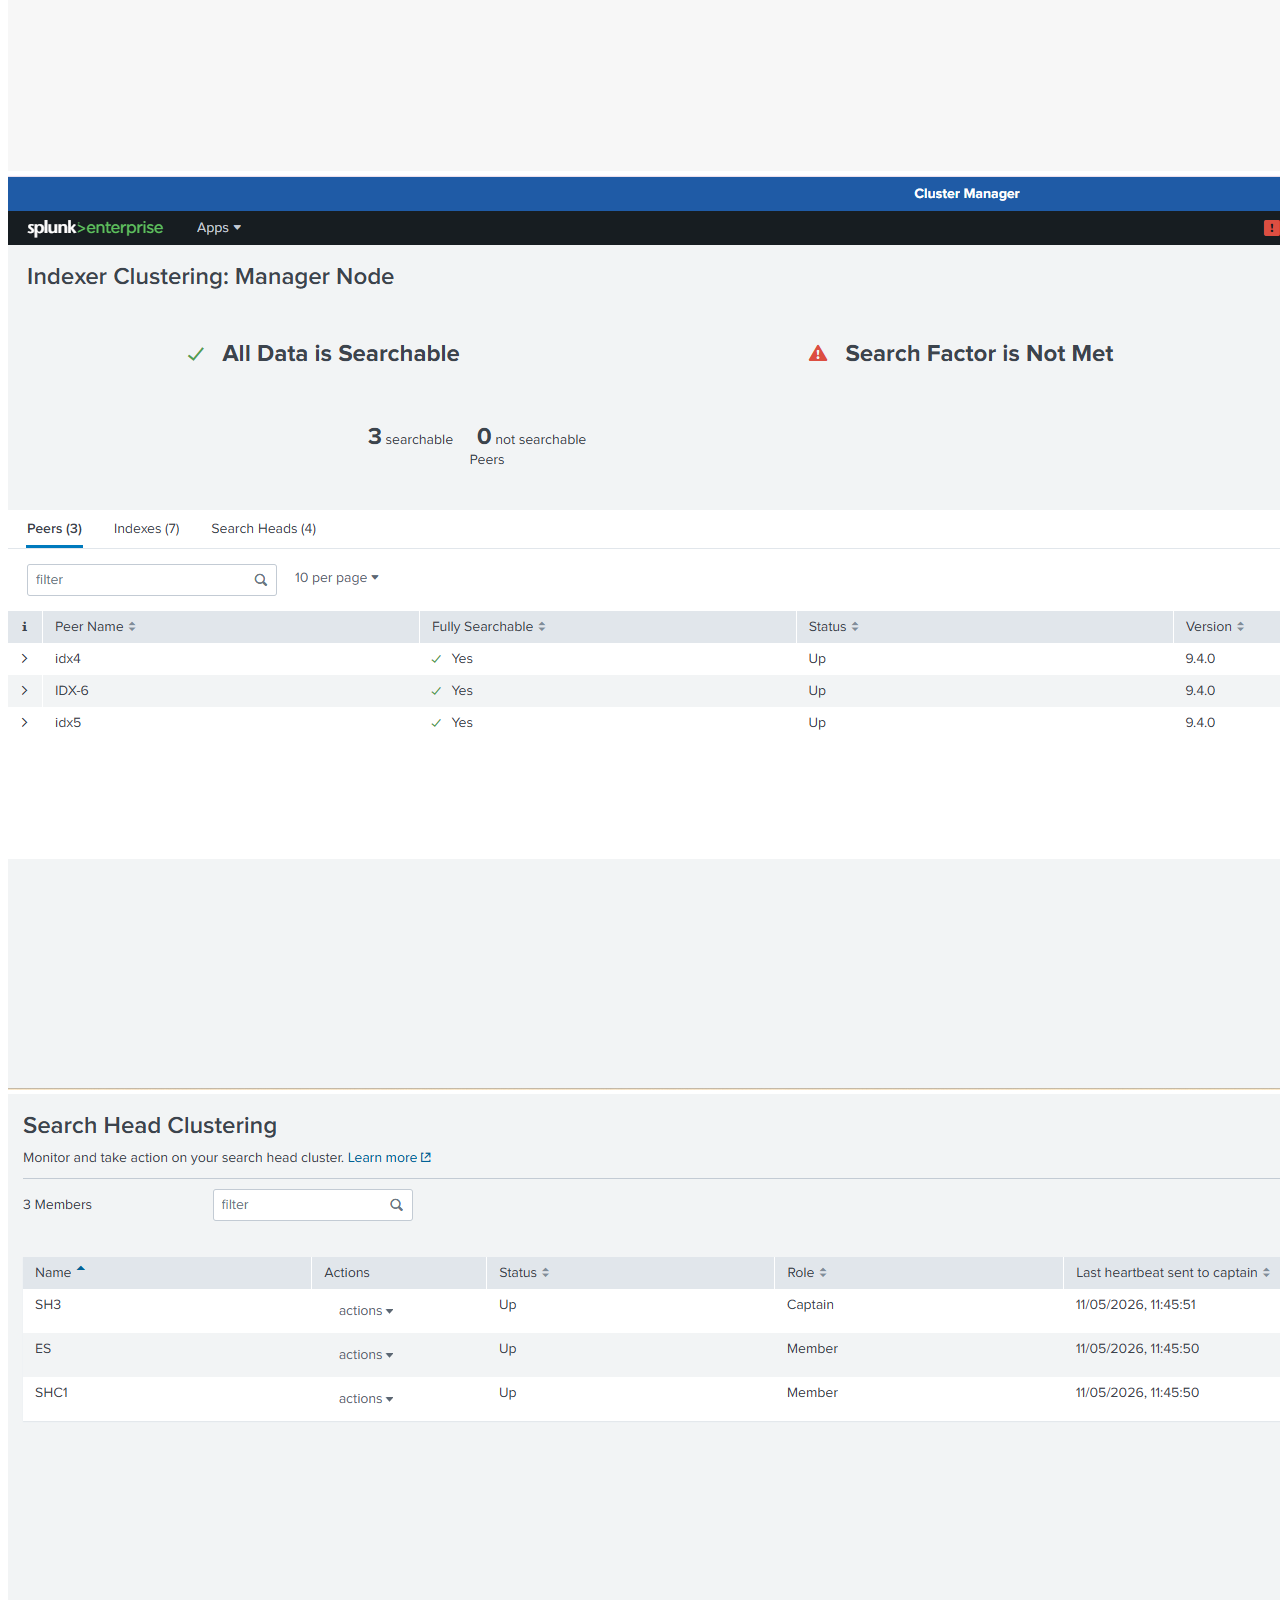
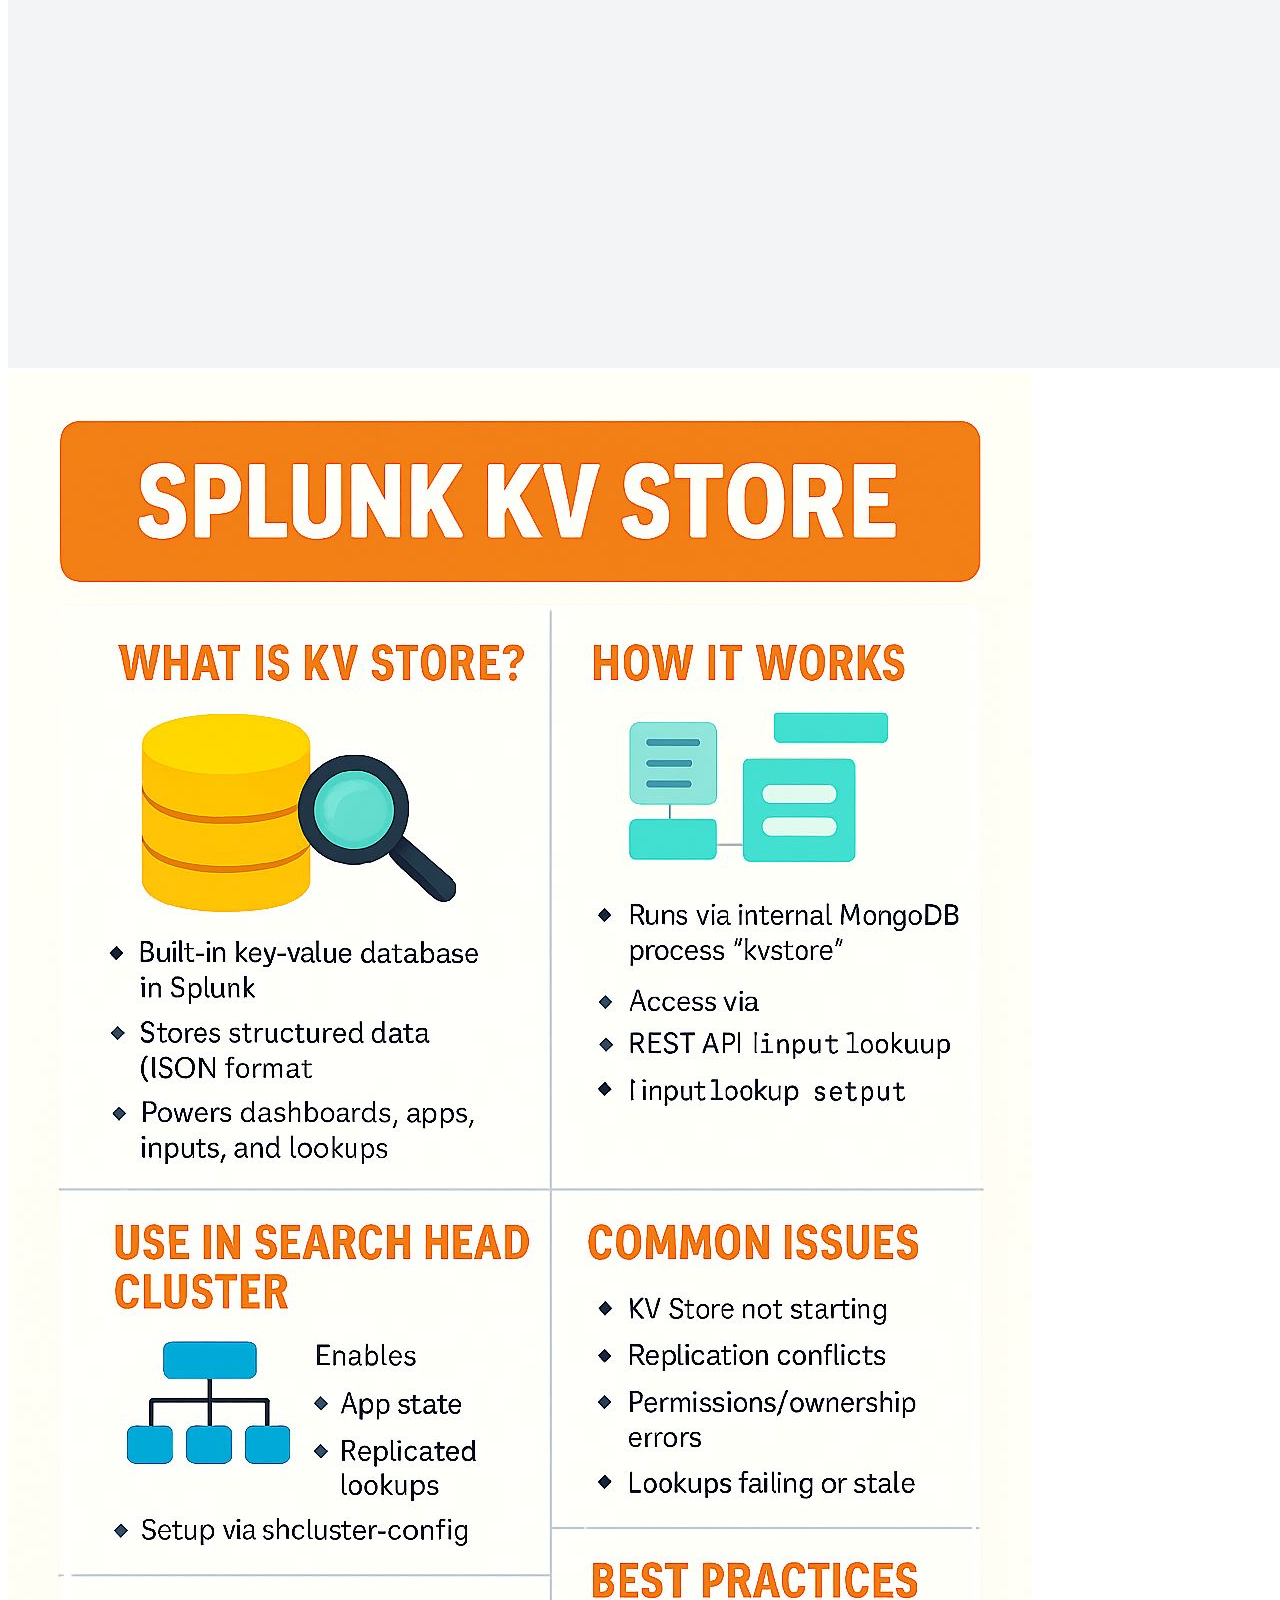
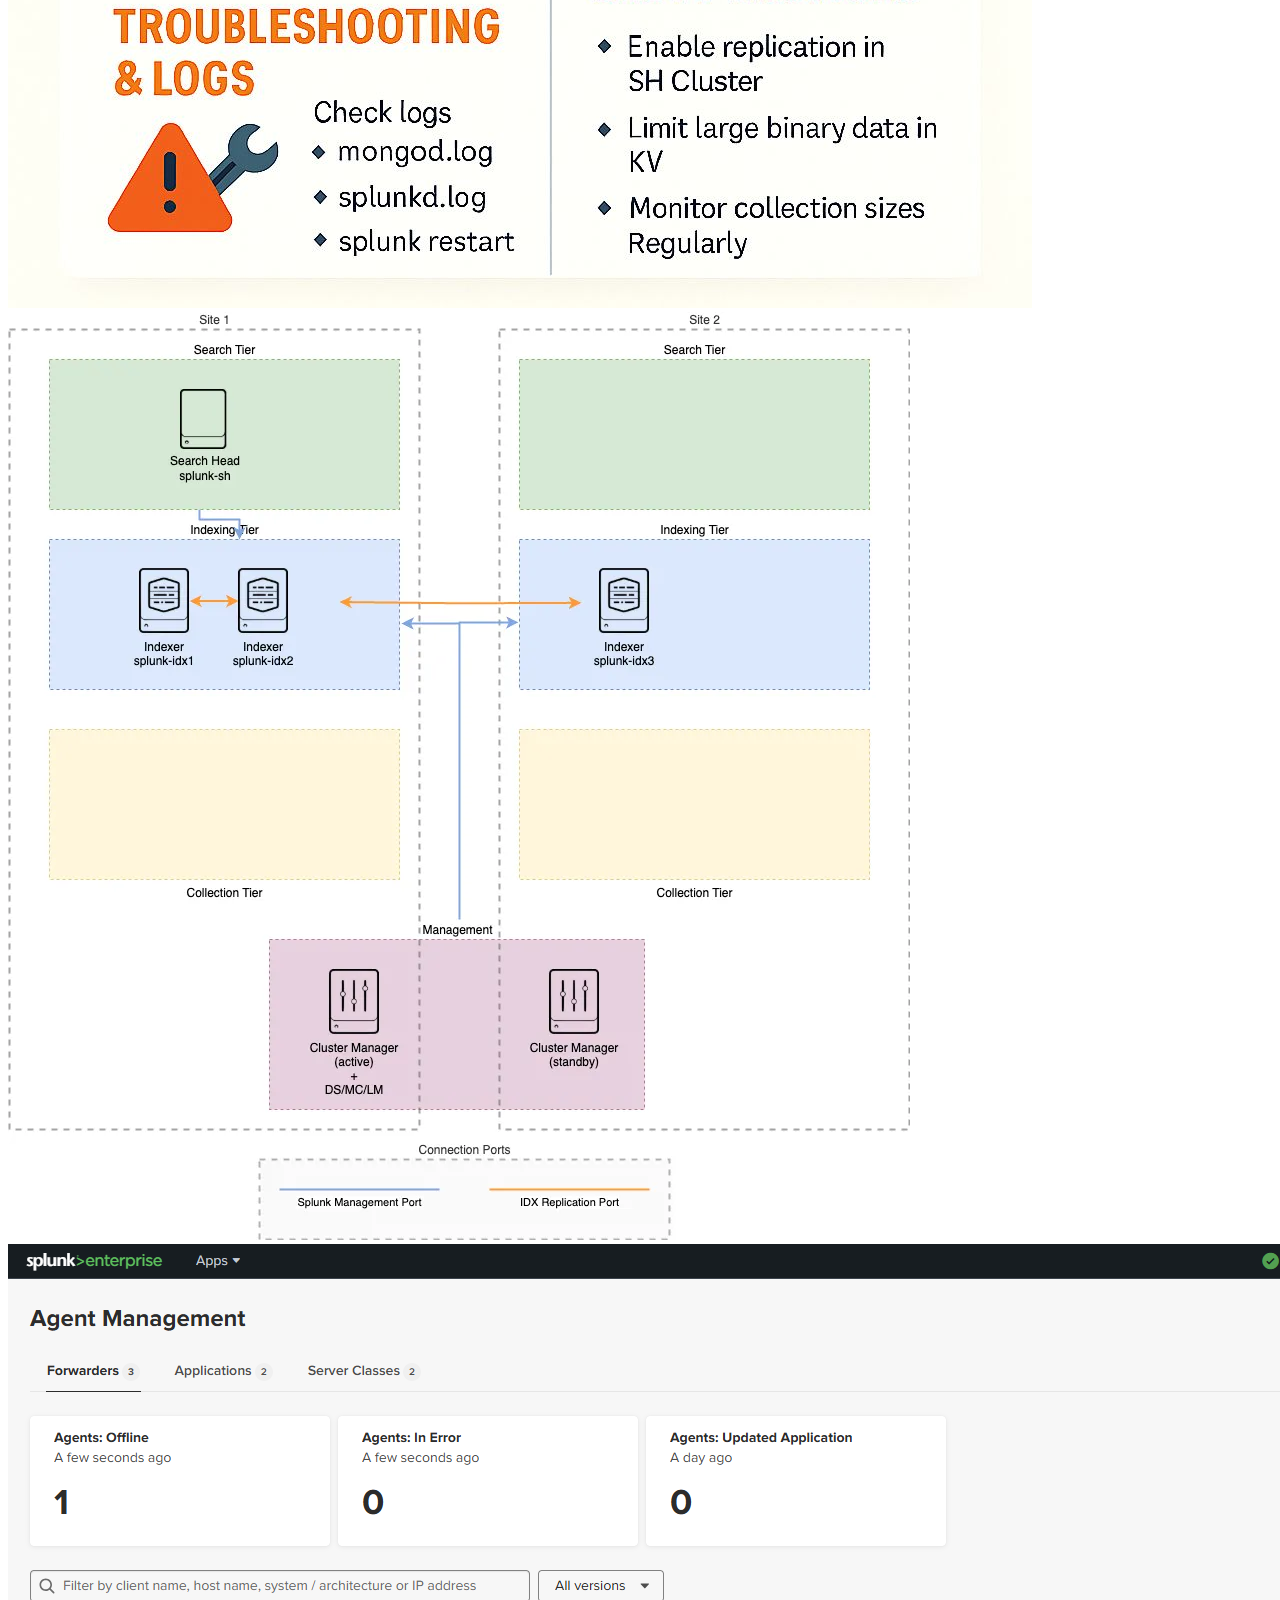
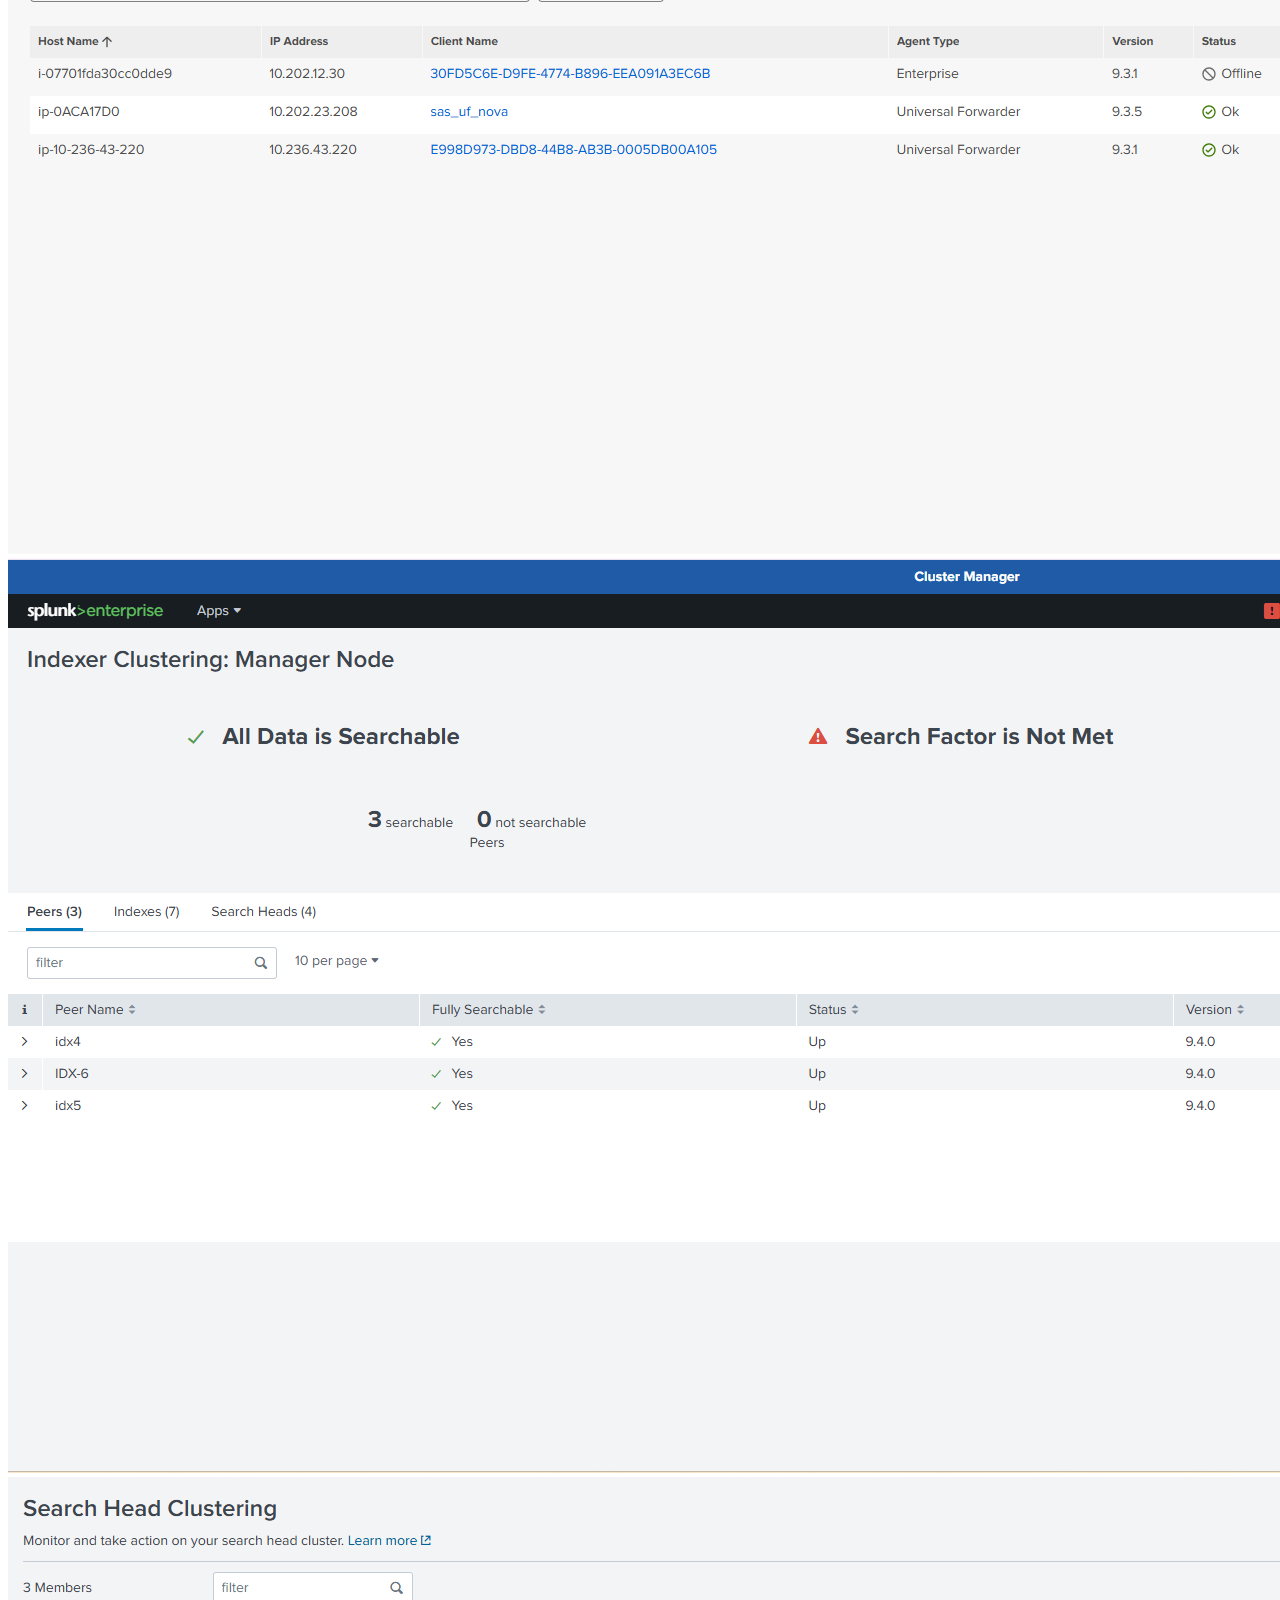
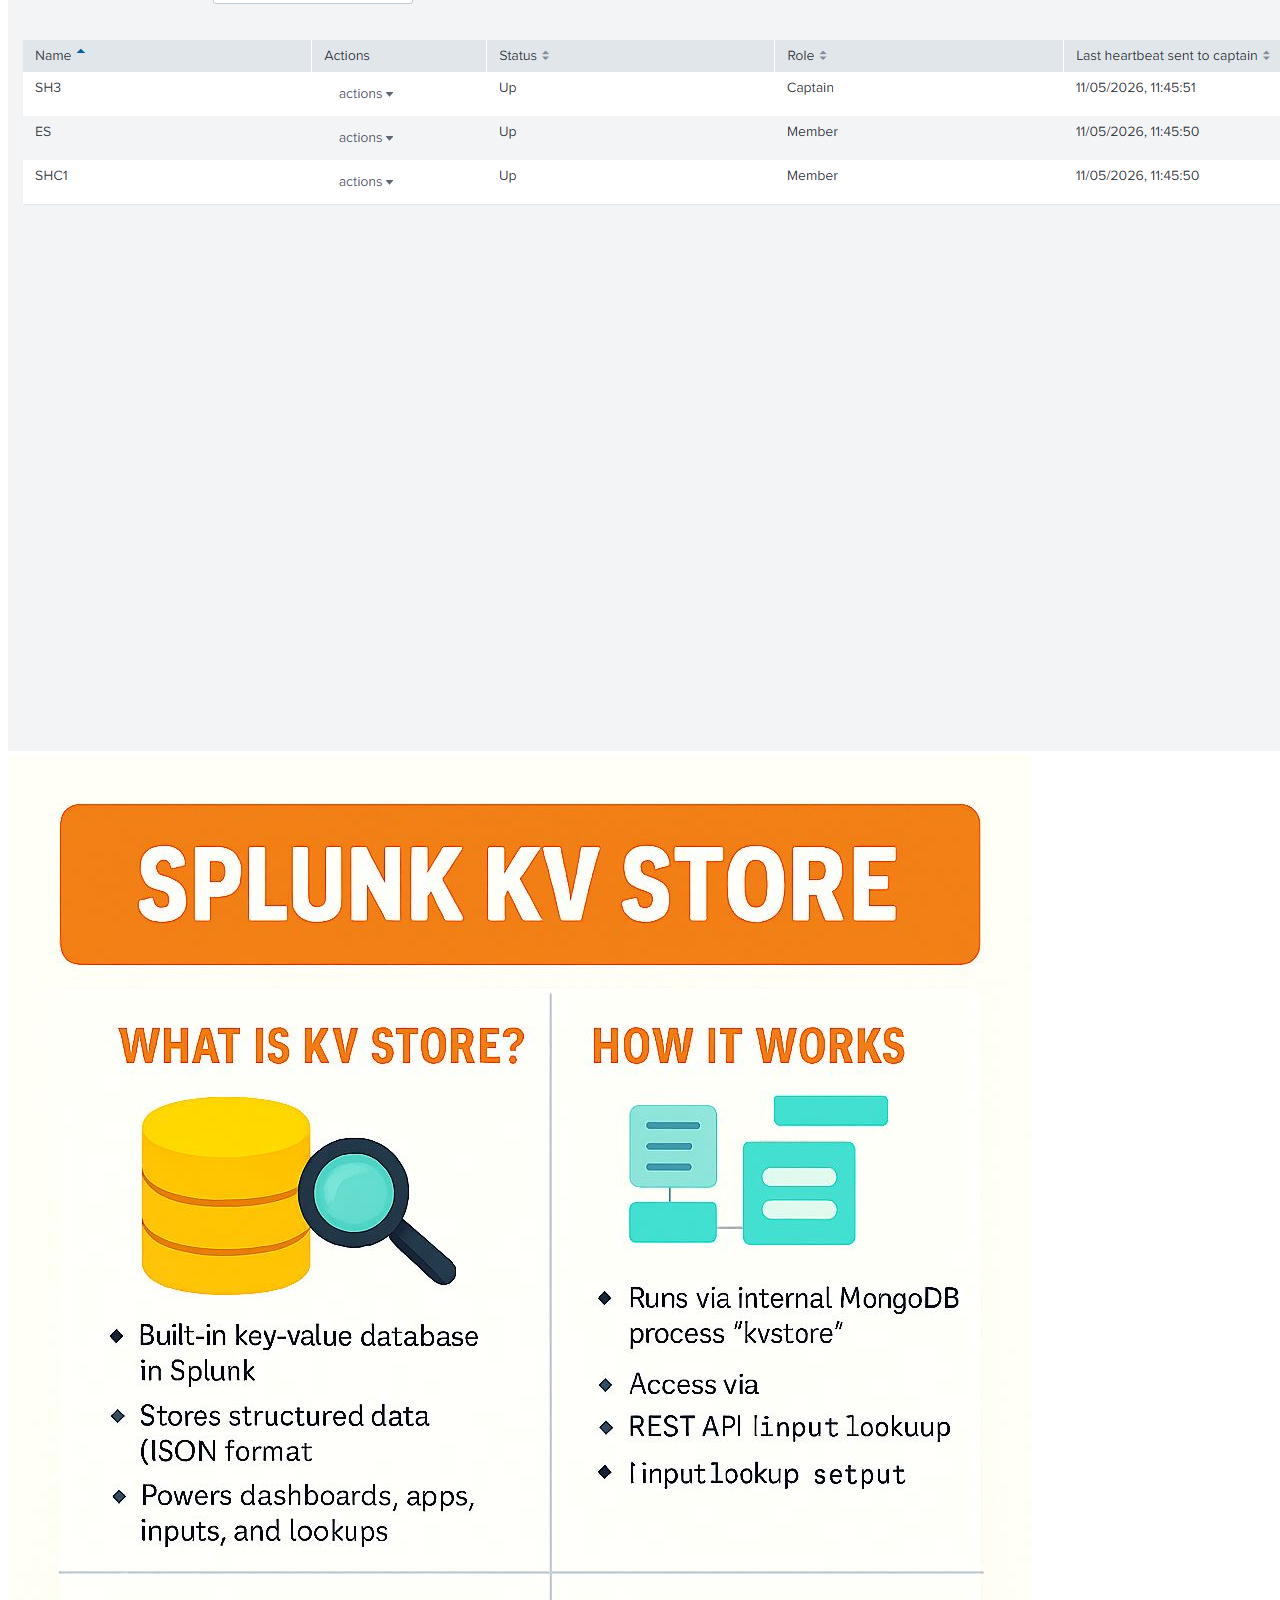
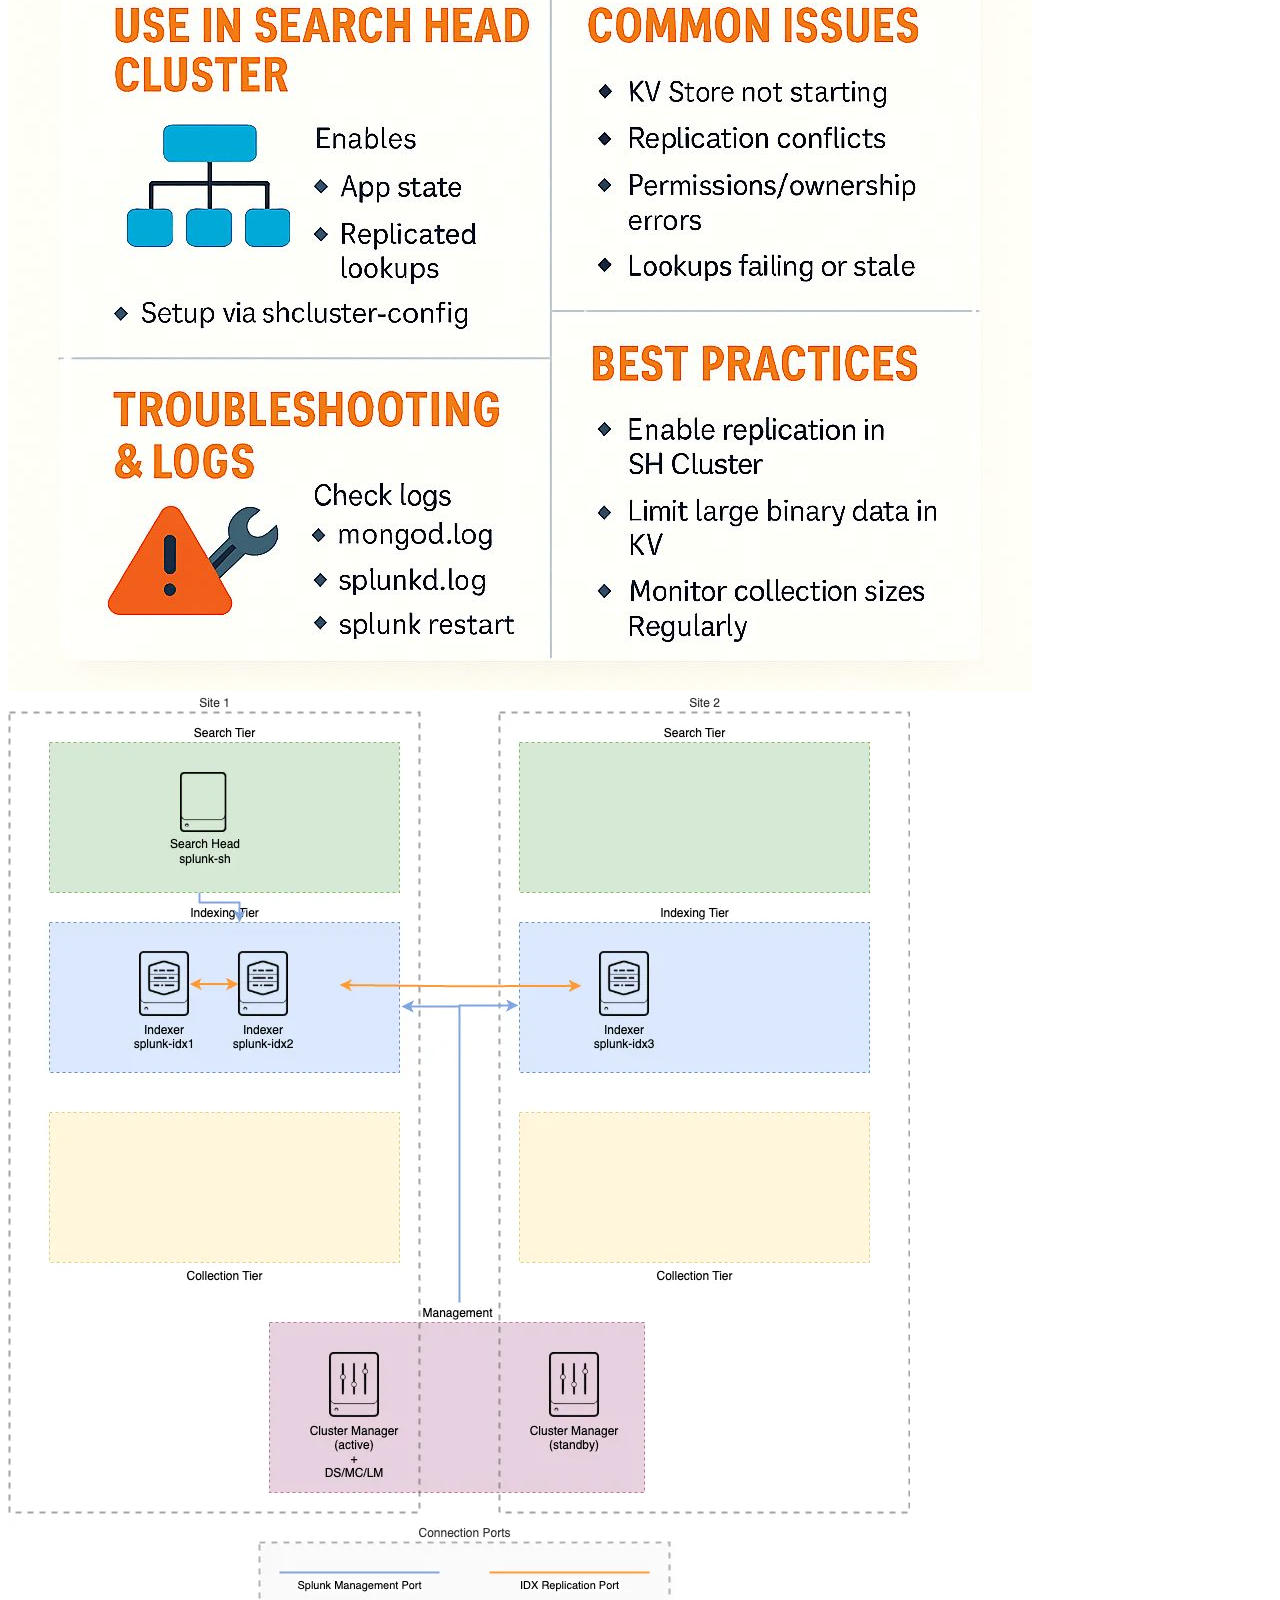
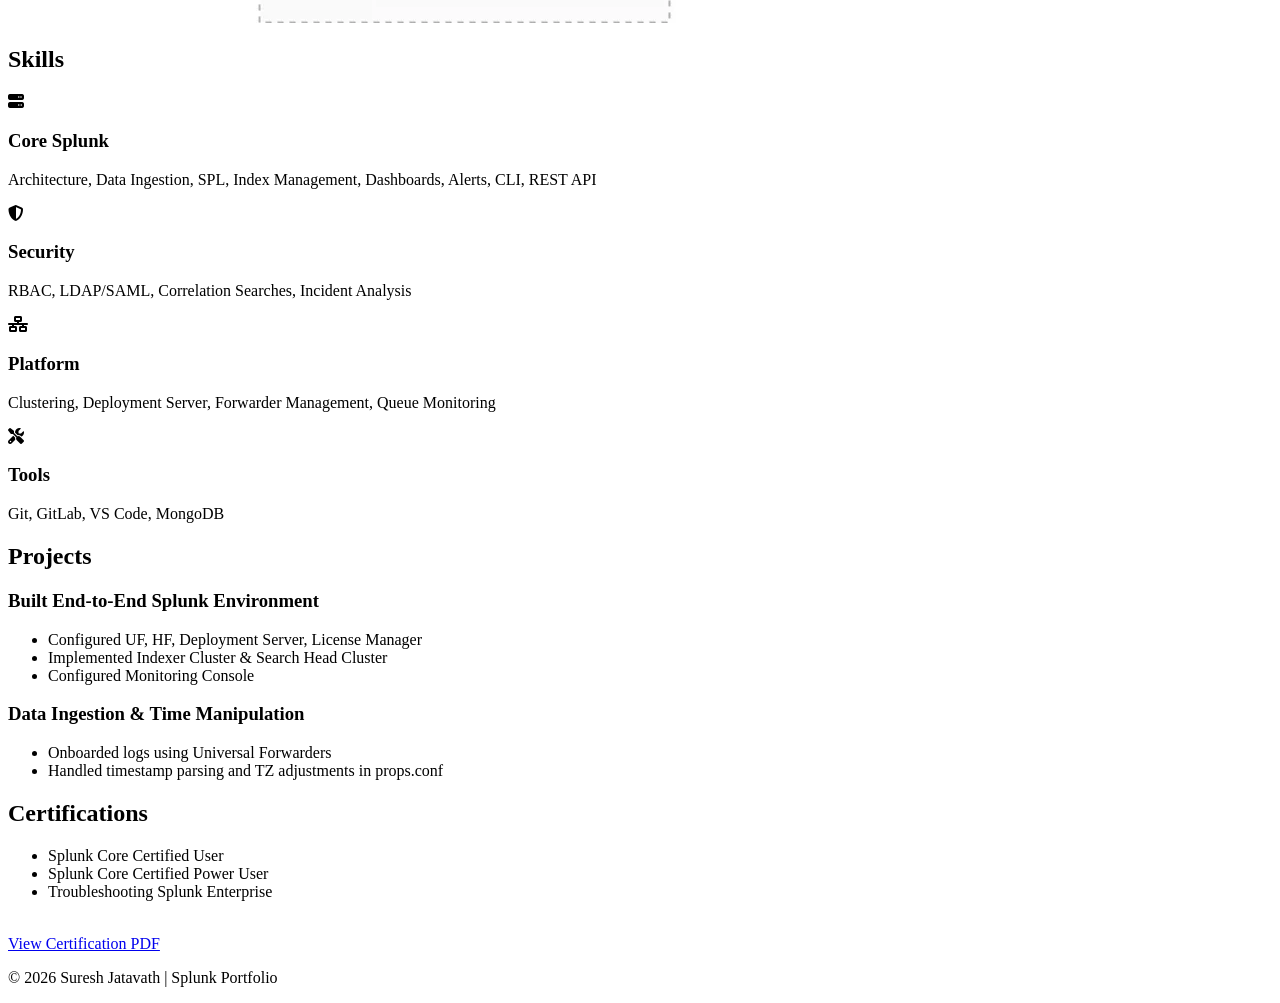
==== commit 52916cd0: "Rename may16.html to index.html" ====
--- a/index.html
+++ b/index.html
@@ -3,158 +3,14 @@
 <head>
 <meta charset="UTF-8">
 <meta name="viewport" content="width=device-width, initial-scale=1.0">
+
 <title>Suresh Jatavath | Splunk Engineer</title>
 
-<link rel="stylesheet" href="https://cdnjs.cloudflare.com/ajax/libs/font-awesome/6.5.0/css/all.min.css">
-
-<style>
-
-/* ---------- GLOBAL ---------- */
-body {
-    margin: 0;
-    font-family: 'Segoe UI', sans-serif;
-    background: #f8fafc;
-    color: #111827;
-    transition: 0.3s;
-}
-
-.dark {
-    background: #0f172a;
-    color: #e5e7eb;
-}
-
-.container {
-    max-width: 1100px;
-    margin: auto;
-    padding: 20px;
-}
-
-/* ---------- HEADER ---------- */
-header {
-    text-align: center;
-    padding: 60px 20px;
-}
-
-header h1 {
-    font-size: 36px;
-    margin-bottom: 10px;
-}
-
-header p {
-    color: #6b7280;
-}
-
-.profile-pic {
-    width: 140px;
-    height: 140px;
-    border-radius: 50%;
-    object-fit: contain;
-    background: white;
-    margin-top: 0px;
-}
-
-/* ---------- BUTTON ---------- */
-.btn {
-    display: inline-block;
-    margin: 10px 5px;
-    padding: 10px 15px;
-    border-radius: 8px;
-    text-decoration: none;
-    color: white;
-    background: #2563eb;
-}
-
-.toggle {
-    position: fixed;
-    top: 20px;
-    right: 20px;
-    cursor: pointer;
-}
-
-/* ---------- CARD ---------- */
-.card {
-    background: white;
-    padding: 20px;
-    border-radius: 12px;
-    margin-bottom: 20px;
-    box-shadow: 0 4px 12px rgba(0,0,0,0.06);
-    transition: 0.3s;
-}
-
-.dark .card {
-    background: #1e293b;
-}
-
-.card:hover {
-    transform: translateY(-5px);
-}
-
-/* ---------- GRID ---------- */
-.grid {
-    display: grid;
-    grid-template-columns: repeat(auto-fit, minmax(280px, 1fr));
-    gap: 20px;
-}
-
-/* ---------- ICON ---------- */
-.icon {
-    font-size: 20px;
-    color: #2563eb;
-    margin-bottom: 10px;
-}
-
-/* ---------- FOOTER ---------- */
-footer {
-    text-align: center;
-    padding: 20px;
-    background: #111;
-    color: white;
-}
-
-/* ---------- HERO SECTION ---------- */
-.hero {
-    text-align: center;
-    padding: 70px 20px;
-    background: linear-gradient(135deg, #2563eb, #1e3a8a);
-    color: white;
-}
-
-.hero h1 {
-    font-size: 36px;
-    margin-bottom: 10px;
-}
-
-.hero p {
-    color: #e0e7ff;
-}
-
-/* Profile image styling (better contrast on blue) */
-.profile-pic {
-    width: 140px;
-    height: 140px;
-    border-radius: 50%;
-    object-fit: contain;
-    background: white;
-    padding: 0px;
-    margin-top: 15px;
-    border: 0px solid white;
-}
-
-/* Buttons look better on blue */
-.btn {
-    display: inline-block;
-    margin: 10px 5px;
-    padding: 10px 15px;
-    border-radius: 8px;
-    text-decoration: none;
-    color: #2563eb;
-    background: white;
-    font-weight: 500;
-}
-.profile-pic {
-    box-shadow: 0 6px 20px rgba(0,0,0,0.2);
-}
-</style>
+<link rel="stylesheet" href="style23.css">
+
+<link rel="stylesheet"
+href="https://cdnjs.cloudflare.com/ajax/libs/font-awesome/6.5.0/css/all.min.css">
+
 </head>
 
 <body>
@@ -162,26 +18,89 @@
 <div class="toggle" onclick="toggleMode()">🌙</div>
 
 <header class="hero">
+
     <h1>Suresh Jatavath</h1>
+
     <p>Splunk Engineer | Troubleshooting | Performance Optimization</p>
 
     <img src="profile.jpg" class="profile-pic">
 
     <div>
         <a href="mailto:sureshjatavath63@gmail.com" class="btn">Email</a>
-        <a href="https://www.linkedin.com/in/suresh-jatavath-aa7761255/" target="_blank" class="btn">LinkedIn</a>
-        <a href="Suresh_Jatavath_Resume.pdf" class="btn" target="_blank" class="btn">Resume</a>
+
+        <a href="https://www.linkedin.com/in/suresh-jatavath-aa7761255/"
+        target="_blank"
+        class="btn">
+        LinkedIn
+        </a>
+
+        <a href="Suresh_Jatavath_Resume.pdf"
+        target="_blank"
+        class="btn">
+        Resume
+        </a>
     </div>
+
 </header>
 
 <div class="container">
 
+<!-- ABOUT -->
+<h2>About Me</h2>
+
+<div class="card">
+<p>
+I am a highly skilled Splunk Engineer with over 3 years of experience in
+Splunk, Linux, Monitoring, log onboarding, scripting, REST API, CSS,
+and JavaScript.
+
+Skilled in creating dashboards, statistical reports, and implementing
+efficient search strategies. Strong background in Splunk administration,
+database tuning, system monitoring, and troubleshooting to enhance
+operational efficiency.
+
+Passionate about SIEM, security analytics, and leveraging Splunk for
+advanced threat detection and incident response.
+</p>
+</div>
+
+<!-- GALLERY SECTION -->
+<h2>Project Gallery</h2>
+
+<a href="gallery.html" target="_blank" class="gallery-link">
+
+<div class="gallery-container">
+
+    <div class="gallery-track">
+
+        <img src="images/splunk1.png" alt="Splunk Dashboard">
+        <img src="images/splunk2.png" alt="Monitoring Dashboard">
+        <img src="images/splunk3.png" alt="Security Dashboard">
+        <img src="images/splunk4.png" alt="Cluster Monitoring">
+        <img src="images/splunk5.png" alt="Threat Detection">
+
+        <!-- Duplicate images for smooth infinite scrolling -->
+
+        <img src="images/splunk1.png" alt="Splunk Dashboard">
+        <img src="images/splunk2.png" alt="Monitoring Dashboard">
+        <img src="images/splunk3.png" alt="Security Dashboard">
+        <img src="images/splunk4.png" alt="Cluster Monitoring">
+        <img src="images/splunk5.png" alt="Threat Detection">
+
+    </div>
+
+</div>
+
+</a>
+
 <!-- EXPERIENCE -->
-<h2>Experience</h2>
-
-<div class="card">
-    <h3>System Engineer (Splunk) — IOPEX Technologies</h3>
+<!-- <h2>Experience</h2>
+
+<div class="card">
+    <h3>Splunk Engineer — IOPEX Technologies</h3>
+
     <p><strong>April 2024 – Present</strong></p>
+
     <ul>
         <li>Developing dashboards, alerts, and reports using SPL</li>
         <li>Managing clustered Splunk environments</li>
@@ -189,40 +108,12 @@
         <li>Performance optimization and monitoring</li>
     </ul>
 </div>
-<!-- SKILLS -->
-<h2>Skills</h2>
-
-<div class="grid">
-
-<div class="card">
-<div class="icon"><i class="fas fa-server"></i></div>
-<h3>Core Splunk</h3>
-<p>Architecture, Data Ingestion, SPL, Index Management, Dashboards, Alerts, CLI, REST API</p>
-</div>
-
-<div class="card">
-<div class="icon"><i class="fas fa-shield-alt"></i></div>
-<h3>Security</h3>
-<p>RBAC, LDAP/SAML, Correlation Searches, Incident Analysis</p>
-</div>
-
-<div class="card">
-<div class="icon"><i class="fas fa-network-wired"></i></div>
-<h3>Platform</h3>
-<p>Clustering, Deployment Server, Forwarder Management, Queue Monitoring</p>
-</div>
-
-<div class="card">
-<div class="icon"><i class="fas fa-tools"></i></div>
-<h3>Tools</h3>
-<p>Git, GitLab, VS Code, MongoDB</p>
-</div>
-
-</div>
 
 <div class="card">
     <h3>Intern — CareerX</h3>
+
     <p><strong>March 2023 – April 2024</strong></p>
+
     <ul>
         <li>Worked on Linux and Splunk configurations</li>
         <li>Handled environment setup and maintenance</li>
@@ -231,19 +122,68 @@
 
 <div class="card">
     <h3>Training — Scaler</h3>
-    <p><strong>April 2022 – March 2023</strong></p>
+
     <ul>
         <li>Linux, C/C++, Operating Systems</li>
         <li>Monitoring concepts & Data Structures</li>
     </ul>
-</div>
-
+</div>   -->
+
+<!-- SKILLS -->
+<h2>Skills</h2>
+
+<div class="grid">
+
+<div class="card">
+<div class="icon"><i class="fas fa-server"></i></div>
+
+<h3>Core Splunk</h3>
+
+<p>
+Architecture, Data Ingestion, SPL, Index Management,
+Dashboards, Alerts, CLI, REST API
+</p>
+</div>
+
+<div class="card">
+<div class="icon"><i class="fas fa-shield-alt"></i></div>
+
+<h3>Security</h3>
+
+<p>
+RBAC, LDAP/SAML, Correlation Searches, Incident Analysis
+</p>
+</div>
+
+<div class="card">
+<div class="icon"><i class="fas fa-network-wired"></i></div>
+
+<h3>Platform</h3>
+
+<p>
+Clustering, Deployment Server, Forwarder Management,
+Queue Monitoring
+</p>
+</div>
+
+<div class="card">
+<div class="icon"><i class="fas fa-tools"></i></div>
+
+<h3>Tools</h3>
+
+<p>
+Git, GitLab, VS Code, MongoDB
+</p>
+</div>
+
+</div>
 
 <!-- PROJECTS -->
 <h2>Projects</h2>
 
 <div class="card">
 <h3>Built End-to-End Splunk Environment</h3>
+
 <ul>
 <li>Configured UF, HF, Deployment Server, License Manager</li>
 <li>Implemented Indexer Cluster & Search Head Cluster</li>
@@ -253,6 +193,7 @@
 
 <div class="card">
 <h3>Data Ingestion & Time Manipulation</h3>
+
 <ul>
 <li>Onboarded logs using Universal Forwarders</li>
 <li>Handled timestamp parsing and TZ adjustments in props.conf</li>
@@ -263,6 +204,7 @@
 <h2>Certifications</h2>
 
 <div class="card">
+
 <ul>
 <li>Splunk Core Certified User</li>
 <li>Splunk Core Certified Power User</li>
@@ -270,8 +212,11 @@
 </ul>
 
 <br>
-<a href="SplunkCoreCertifiedPowerUser_Badge20260331-31-r1w78k.pdf" class="btn" target="_blank">
-    View Certification PDF
+
+<a href="SplunkCoreCertifiedPowerUser_Badge20260331-31-r1w78k.pdf"
+class="btn"
+target="_blank">
+View Certification PDF
 </a>
 
 </div>
@@ -282,11 +227,7 @@
 <p>© 2026 Suresh Jatavath | Splunk Portfolio</p>
 </footer>
 
-<script>
-function toggleMode() {
-    document.body.classList.toggle("dark");
-}
-</script>
+<script src="script.js"></script>
 
 </body>
 </html>
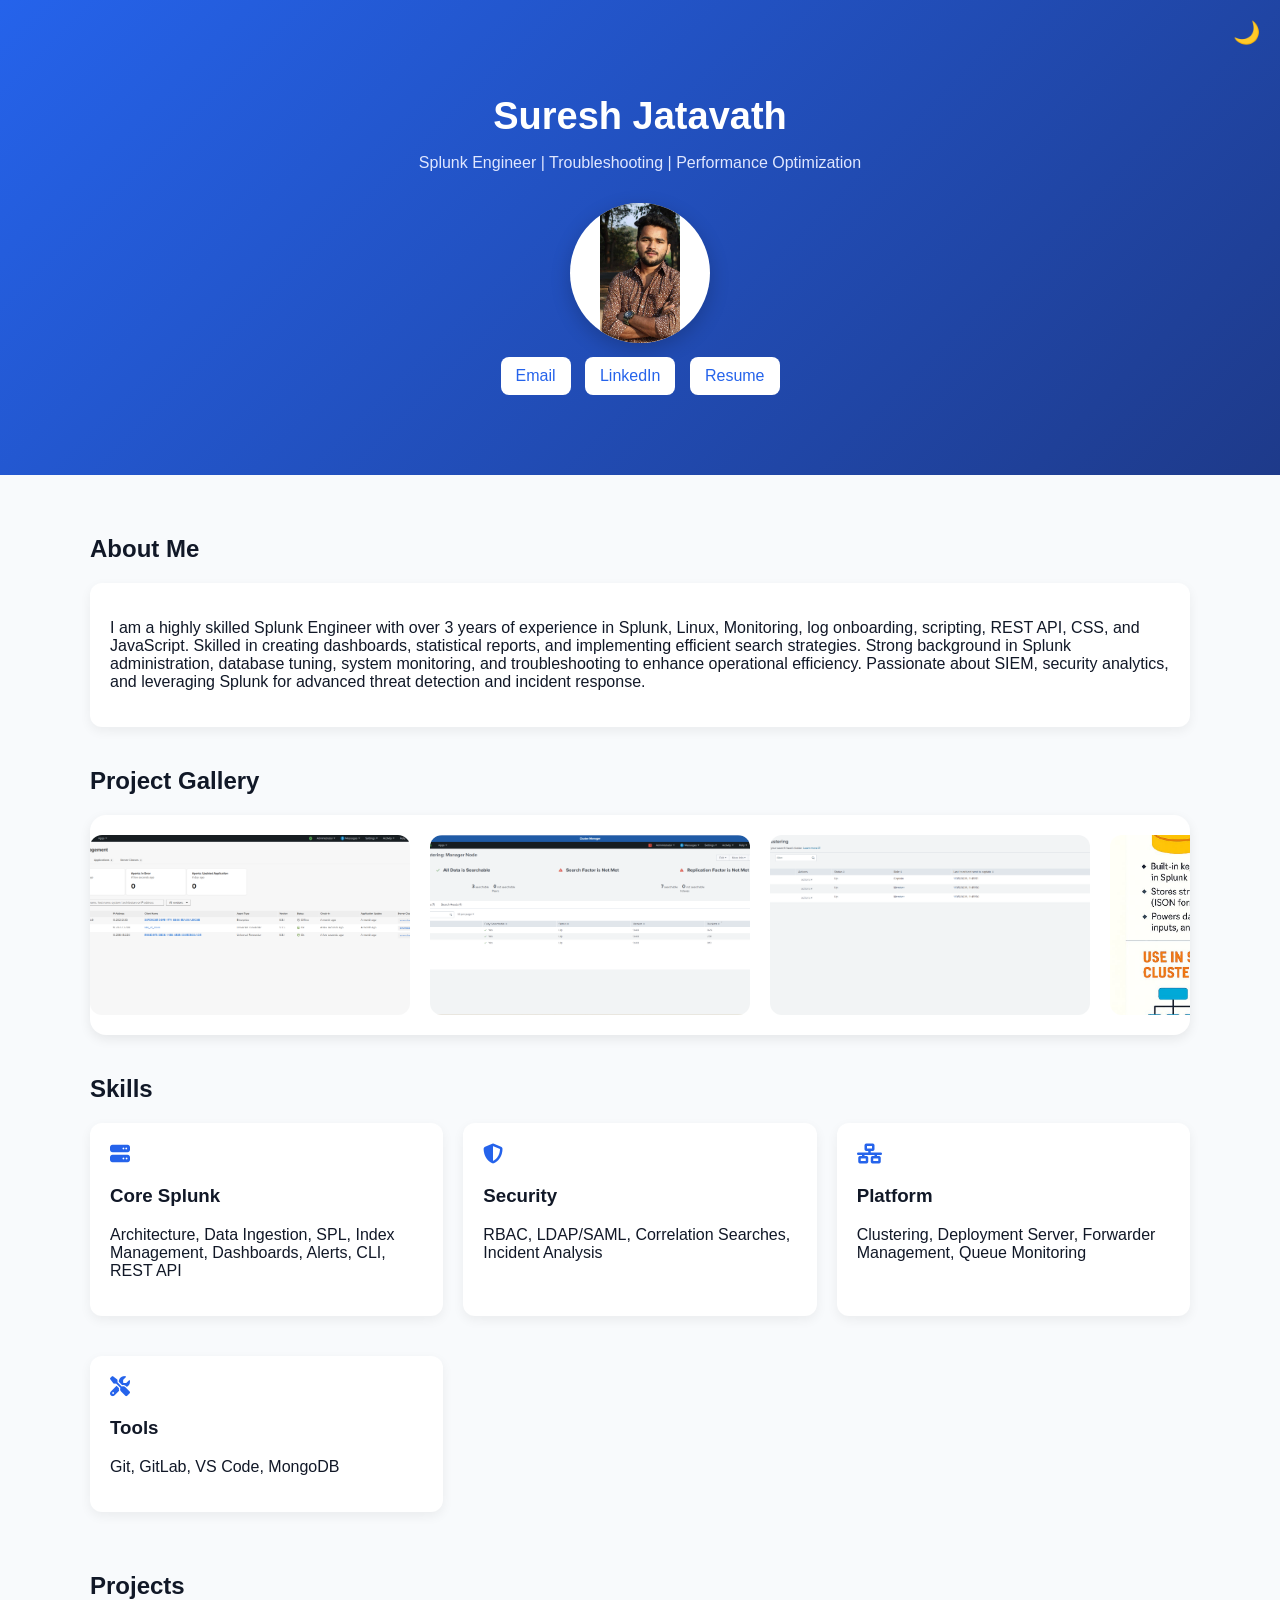
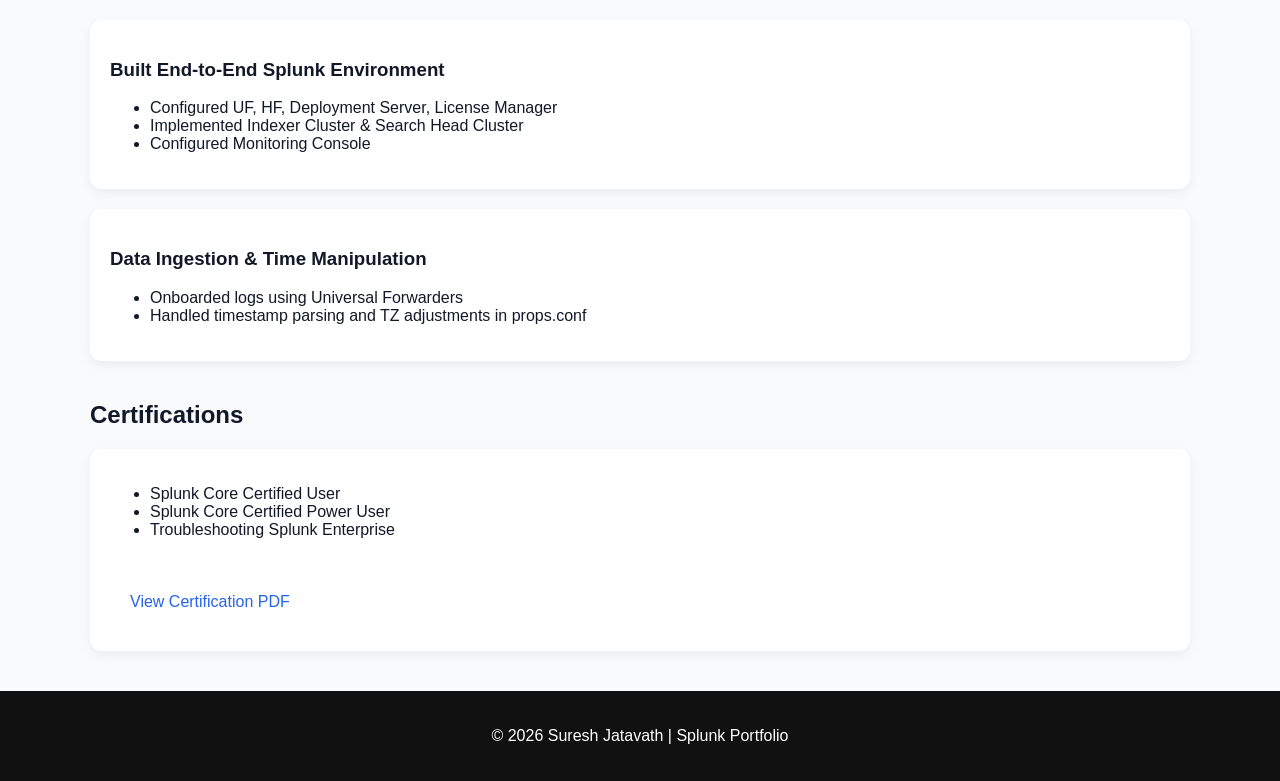
==== commit c538e3ad: "Update index.html" ====
--- a/index.html
+++ b/index.html
@@ -6,7 +6,7 @@
 
 <title>Suresh Jatavath | Splunk Engineer</title>
 
-<link rel="stylesheet" href="style23.css">
+<link rel="stylesheet" href="style.css">
 
 <link rel="stylesheet"
 href="https://cdnjs.cloudflare.com/ajax/libs/font-awesome/6.5.0/css/all.min.css">
--- a/style.css
+++ b/style.css
@@ -0,0 +1,181 @@
+/* ---------- GLOBAL ---------- */
+
+body {
+    margin: 0;
+    font-family: 'Segoe UI', sans-serif;
+    background: #f8fafc;
+    color: #111827;
+    transition: 0.3s;
+}
+
+.dark {
+    background: #0f172a;
+    color: #e5e7eb;
+}
+
+.container {
+    max-width: 1100px;
+    margin: auto;
+    padding: 20px;
+}
+
+/* ---------- HERO ---------- */
+
+.hero {
+    text-align: center;
+    padding: 70px 20px;
+    background: linear-gradient(135deg, #2563eb, #1e3a8a);
+    color: white;
+}
+
+.hero h1 {
+    font-size: 38px;
+    margin-bottom: 10px;
+}
+
+.hero p {
+    color: #e0e7ff;
+}
+
+/* ---------- PROFILE ---------- */
+
+.profile-pic {
+    width: 140px;
+    height: 140px;
+    border-radius: 50%;
+    object-fit: contain;
+    background: white;
+    margin-top: 15px;
+    box-shadow: 0 6px 20px rgba(0,0,0,0.2);
+}
+
+/* ---------- BUTTON ---------- */
+
+.btn {
+    display: inline-block;
+    margin: 10px 5px;
+    padding: 10px 15px;
+    border-radius: 8px;
+    text-decoration: none;
+    color: #2563eb;
+    background: white;
+    font-weight: 500;
+    transition: 0.3s;
+}
+
+.btn:hover {
+    transform: scale(1.05);
+}
+
+/* ---------- TOGGLE ---------- */
+
+.toggle {
+    position: fixed;
+    top: 20px;
+    right: 20px;
+    cursor: pointer;
+    font-size: 22px;
+}
+
+/* ---------- CARD ---------- */
+
+.card {
+    background: white;
+    padding: 20px;
+    border-radius: 12px;
+    margin-bottom: 20px;
+    box-shadow: 0 4px 12px rgba(0,0,0,0.06);
+    transition: 0.3s;
+}
+
+.dark .card {
+    background: #1e293b;
+}
+
+.card:hover {
+    transform: translateY(-5px);
+}
+
+/* ---------- GRID ---------- */
+
+.grid {
+    display: grid;
+    grid-template-columns: repeat(auto-fit, minmax(280px, 1fr));
+    gap: 20px;
+}
+
+/* ---------- ICON ---------- */
+
+.icon {
+    font-size: 20px;
+    color: #2563eb;
+    margin-bottom: 10px;
+}
+
+/* ---------- HEADINGS ---------- */
+
+h2 {
+    margin-top: 40px;
+}
+
+/* ---------- FOOTER ---------- */
+
+footer {
+    text-align: center;
+    padding: 20px;
+    background: #111;
+    color: white;
+}
+
+
+
+
+/* ---------- GALLERY ---------- */
+
+.gallery-container {
+    width: 100%;
+    overflow: hidden;
+    border-radius: 16px;
+    margin-top: 20px;
+    margin-bottom: 40px;
+    background: white;
+    padding: 20px 0;
+    box-shadow: 0 4px 12px rgba(0,0,0,0.08);
+}
+
+.dark .gallery-container {
+    background: #1e293b;
+}
+
+.gallery-track {
+    display: flex;
+    width: max-content;
+    animation: scrollGallery 25s linear infinite;
+}
+
+.gallery-track img {
+    width: 320px;
+    height: 180px;
+    object-fit: cover;
+    border-radius: 12px;
+    margin-right: 20px;
+    transition: transform 0.3s ease;
+}
+
+.gallery-track img:hover {
+    transform: scale(1.05);
+}
+
+@keyframes scrollGallery {
+    from {
+        transform: translateX(0);
+    }
+
+    to {
+        transform: translateX(-50%);
+    }
+}
+
+.gallery-link {
+    text-decoration: none;
+}
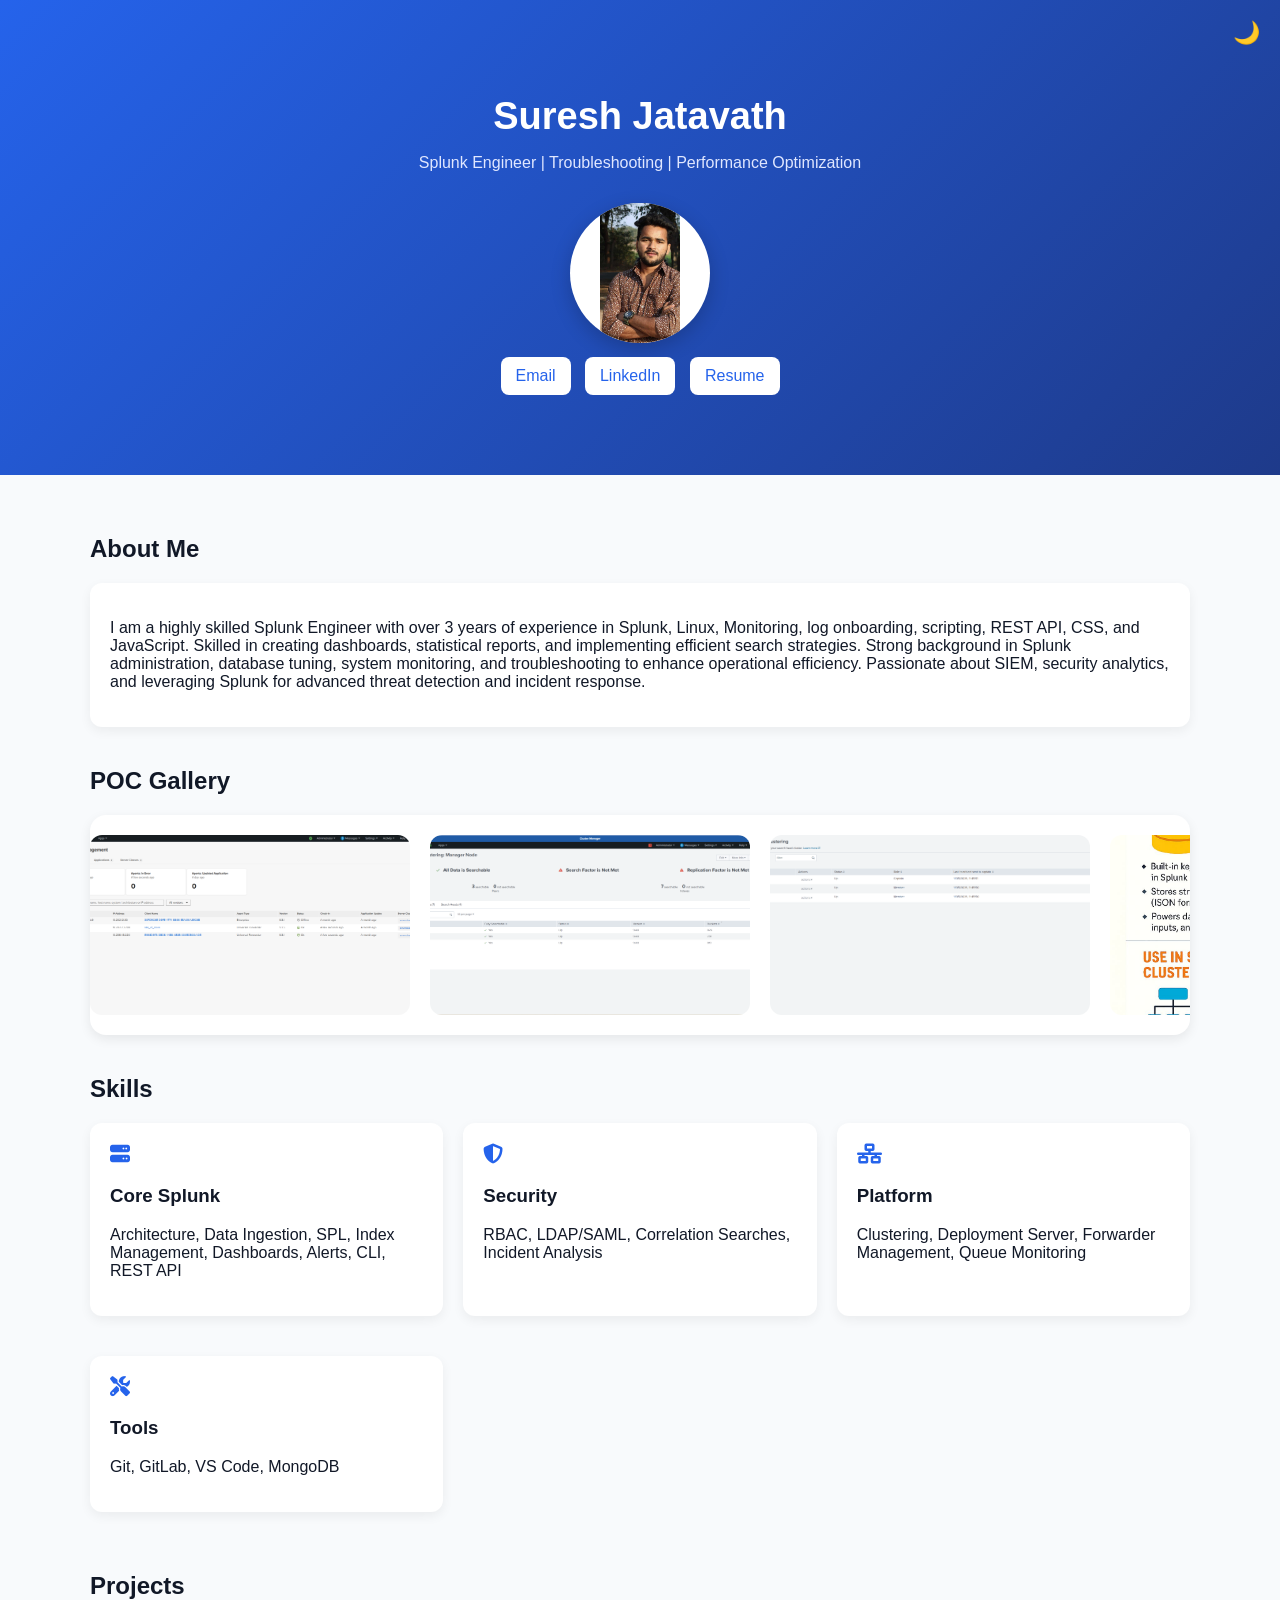
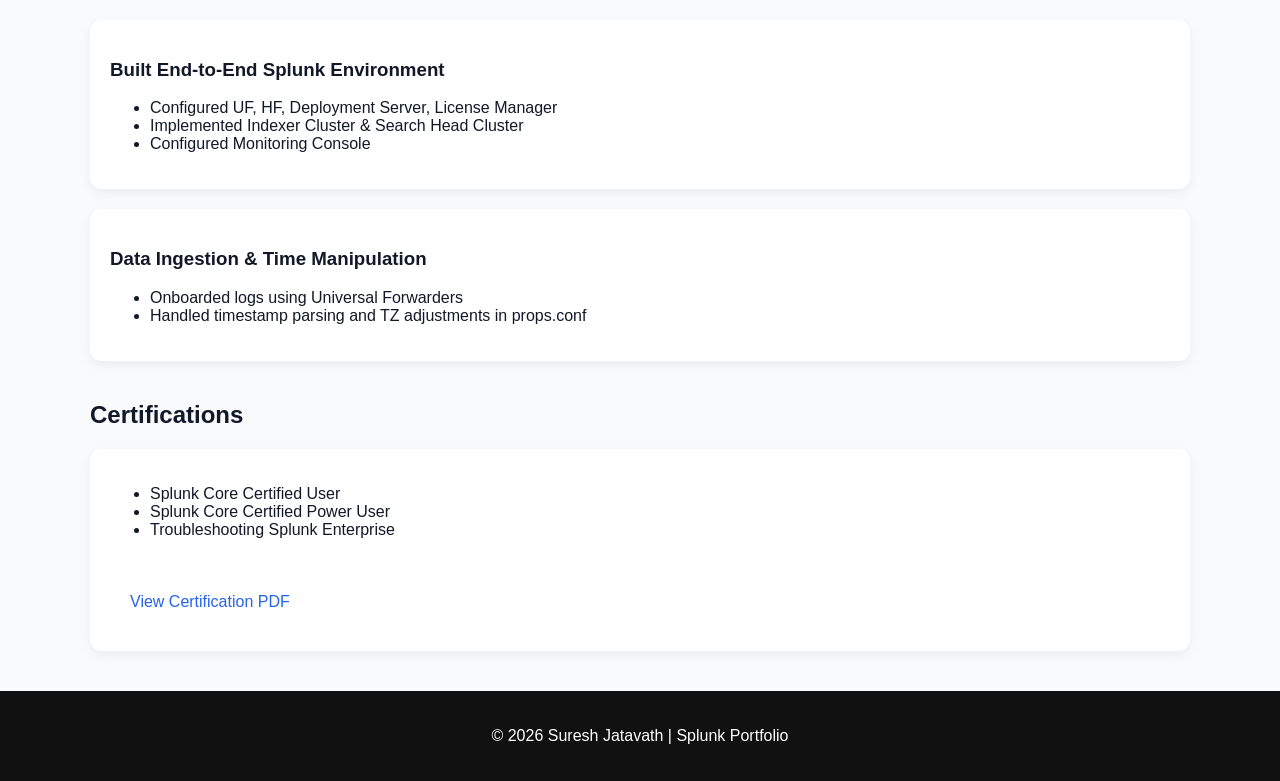
==== commit 5d7ca513: "Update index.html" ====
--- a/index.html
+++ b/index.html
@@ -65,7 +65,7 @@
 </div>
 
 <!-- GALLERY SECTION -->
-<h2>Project Gallery</h2>
+<h2>POC Gallery</h2>
 
 <a href="gallery.html" target="_blank" class="gallery-link">
 
